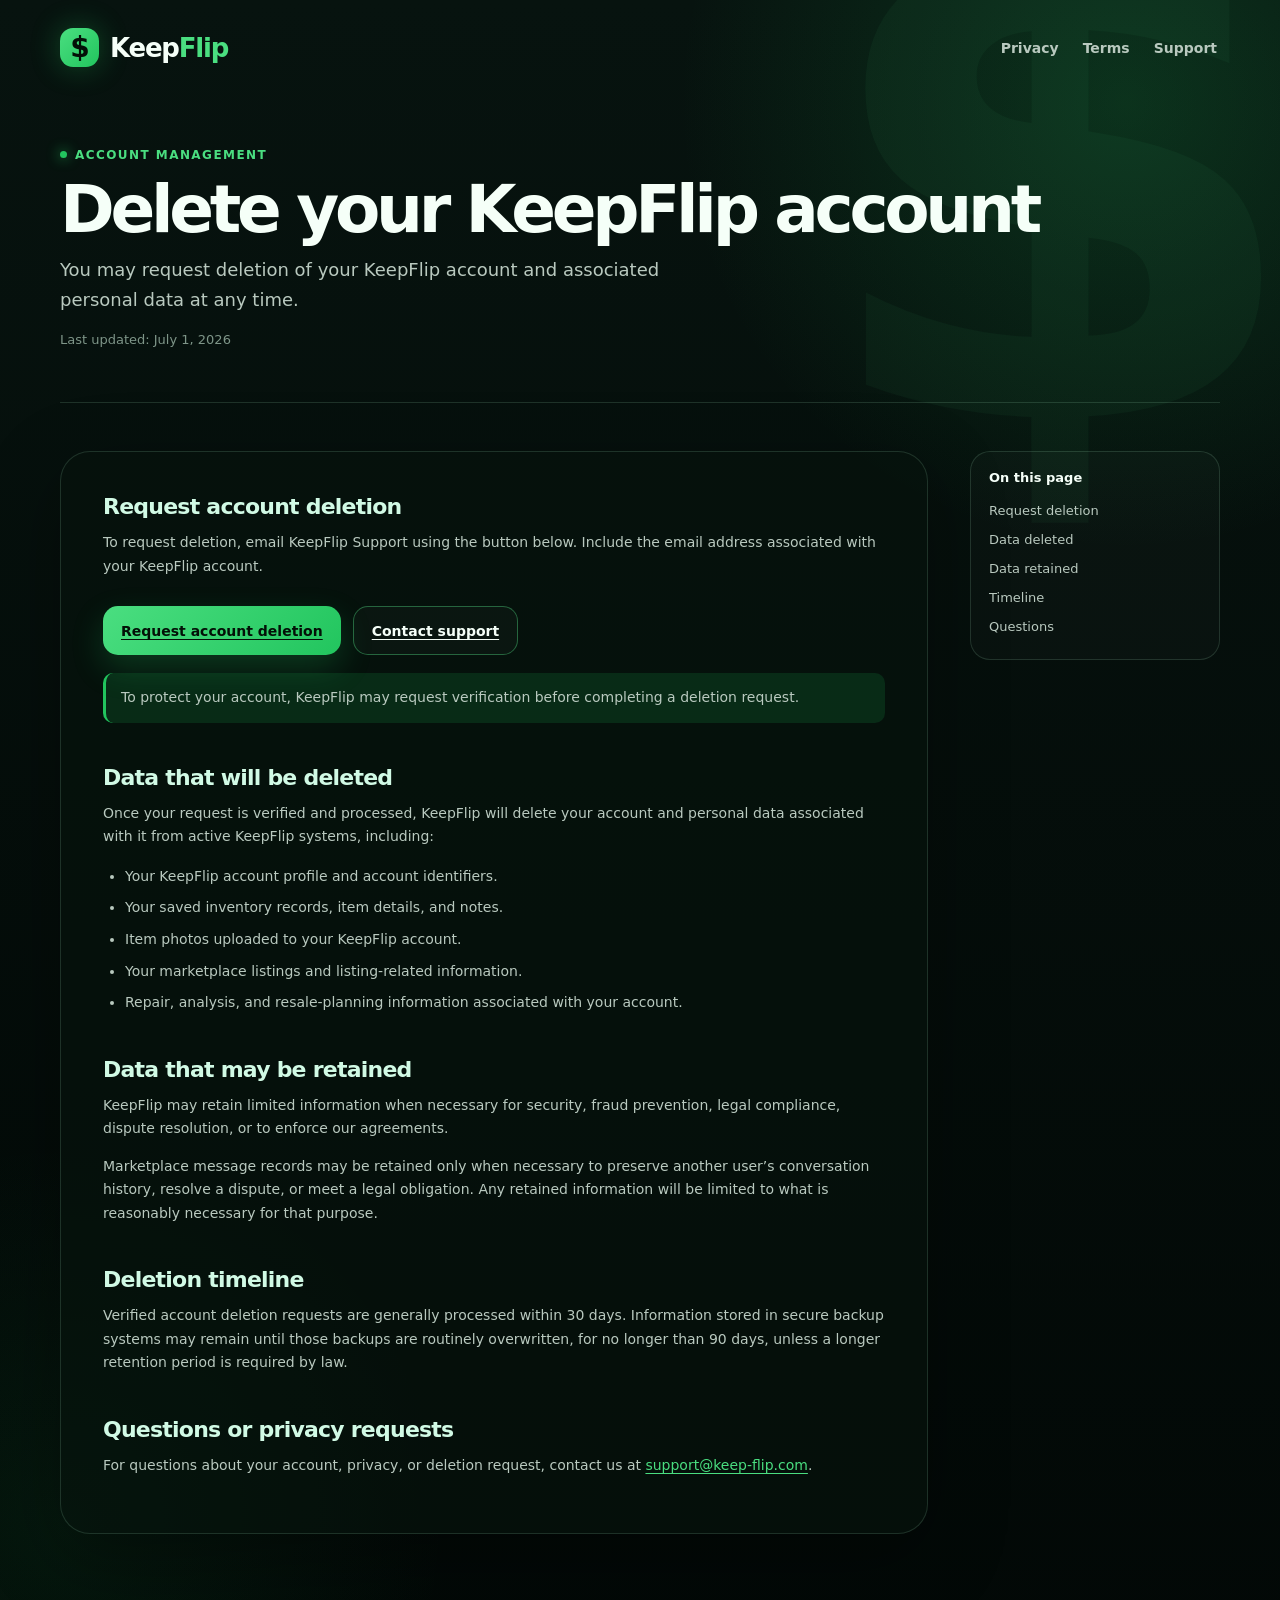
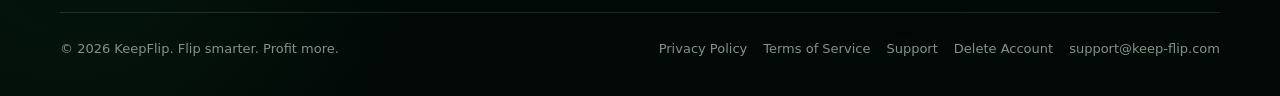
==== delete-account/index.html @ 20e9ed5a "Add account deletion request page" ====
<!doctype html>
<html lang="en">
<head>
  <meta charset="utf-8">
  <meta name="viewport" content="width=device-width, initial-scale=1">
  <meta name="theme-color" content="#06110d">
  <meta
    name="description"
    content="Request deletion of your KeepFlip account and associated personal data."
  >
  <link rel="canonical" href="https://keep-flip.com/delete-account/">
  <title>Delete Your Account — KeepFlip</title>
  <link rel="stylesheet" href="../styles.css">
</head>

<body>
  <div class="site-shell">
    <header class="container">
      <nav class="nav" aria-label="Primary navigation">
        <a class="brand" href="../index.html" aria-label="KeepFlip home">
          <span class="brand-mark">$</span>
          <span>Keep<span class="brand-accent">Flip</span></span>
        </a>

        <div class="nav-links">
          <a href="../privacy/">Privacy</a>
          <a href="../terms/">Terms</a>
          <a href="../support/">Support</a>
        </div>
      </nav>
    </header>

    <main>
      <section class="container legal-hero">
        <div class="eyebrow">Account management</div>
        <h1>Delete your KeepFlip account</h1>
        <p class="hero-copy">
          You may request deletion of your KeepFlip account and associated
          personal data at any time.
        </p>
        <p class="legal-meta">Last updated: July 1, 2026</p>
      </section>

      <section class="container legal-layout">
        <article class="legal-body">
          <h2 id="request">Request account deletion</h2>

          <p>
            To request deletion, email KeepFlip Support using the button below.
            Include the email address associated with your KeepFlip account.
          </p>

          <div class="hero-actions">
            <a
              class="button primary"
              href="mailto:support@keep-flip.com?subject=KeepFlip%20Account%20Deletion%20Request&body=Email%20address%20associated%20with%20my%20KeepFlip%20account%3A%0A%0A"
            >
              Request account deletion
            </a>

            <a class="button secondary" href="../support/">
              Contact support
            </a>
          </div>

          <p class="notice">
            To protect your account, KeepFlip may request verification before
            completing a deletion request.
          </p>

          <h2 id="deleted-data">Data that will be deleted</h2>

          <p>
            Once your request is verified and processed, KeepFlip will delete
            your account and personal data associated with it from active
            KeepFlip systems, including:
          </p>

          <ul>
            <li>Your KeepFlip account profile and account identifiers.</li>
            <li>Your saved inventory records, item details, and notes.</li>
            <li>Item photos uploaded to your KeepFlip account.</li>
            <li>Your marketplace listings and listing-related information.</li>
            <li>Repair, analysis, and resale-planning information associated with your account.</li>
          </ul>

          <h2 id="retention">Data that may be retained</h2>

          <p>
            KeepFlip may retain limited information when necessary for security,
            fraud prevention, legal compliance, dispute resolution, or to
            enforce our agreements.
          </p>

          <p>
            Marketplace message records may be retained only when necessary to
            preserve another user’s conversation history, resolve a dispute, or
            meet a legal obligation. Any retained information will be limited to
            what is reasonably necessary for that purpose.
          </p>

          <h2 id="timing">Deletion timeline</h2>

          <p>
            Verified account deletion requests are generally processed within
            30 days. Information stored in secure backup systems may remain
            until those backups are routinely overwritten, for no longer than
            90 days, unless a longer retention period is required by law.
          </p>

          <h2 id="questions">Questions or privacy requests</h2>

          <p>
            For questions about your account, privacy, or deletion request,
            contact us at
            <a href="mailto:support@keep-flip.com">support@keep-flip.com</a>.
          </p>
        </article>

        <aside class="legal-toc" aria-label="On this page">
          <strong>On this page</strong>
          <a href="#request">Request deletion</a>
          <a href="#deleted-data">Data deleted</a>
          <a href="#retention">Data retained</a>
          <a href="#timing">Timeline</a>
          <a href="#questions">Questions</a>
        </aside>
      </section>
    </main>

    <footer class="container footer">
      <div>© 2026 KeepFlip. Flip smarter. Profit more.</div>

      <div class="footer-links">
        <a href="../privacy/">Privacy Policy</a>
        <a href="../terms/">Terms of Service</a>
        <a href="../support/">Support</a>
        <a href="./">Delete Account</a>
        <a href="mailto:support@keep-flip.com">support@keep-flip.com</a>
      </div>
    </footer>
  </div>
</body>
</html>
---- styles.css ----
:root {
  --bg: #06110d;
  --bg-deep: #020806;
  --surface: #0b1d16;
  --surface-2: #10271d;
  --surface-3: #143525;
  --line: rgba(184, 255, 211, 0.14);
  --line-strong: rgba(93, 255, 151, 0.34);
  --text: #f5fff8;
  --text-soft: #b9c9bf;
  --text-muted: #7e9588;
  --green: #22c55e;
  --green-bright: #4ade80;
  --green-soft: rgba(34, 197, 94, 0.14);
  --mint: #d1fae5;
  --danger: #ff6b6b;
  --max: 1160px;
  --radius-xl: 30px;
  --radius-lg: 20px;
  --radius-md: 14px;
  --shadow: 0 24px 80px rgba(0, 0, 0, 0.32);
}

* { box-sizing: border-box; }
html { scroll-behavior: smooth; }
body {
  margin: 0;
  min-width: 320px;
  color: var(--text);
  background:
    radial-gradient(circle at 88% 6%, rgba(34,197,94,0.18), transparent 28rem),
    radial-gradient(circle at 5% 90%, rgba(34,197,94,0.08), transparent 24rem),
    linear-gradient(180deg, #07130f 0%, var(--bg-deep) 100%);
  font-family: Inter, ui-sans-serif, system-ui, -apple-system, BlinkMacSystemFont, "Segoe UI", sans-serif;
}

a { color: inherit; text-decoration: none; }
button, a { -webkit-tap-highlight-color: transparent; }

.site-shell {
  position: relative;
  overflow: hidden;
  min-height: 100vh;
}

.site-shell::before {
  content: "$";
  position: absolute;
  top: -120px;
  right: -30px;
  z-index: 0;
  color: rgba(74, 222, 128, 0.045);
  font-size: min(58vw, 720px);
  font-weight: 800;
  line-height: .8;
  pointer-events: none;
}

.container {
  position: relative;
  z-index: 1;
  width: min(calc(100% - 40px), var(--max));
  margin: 0 auto;
}

.nav {
  display: flex;
  align-items: center;
  justify-content: space-between;
  gap: 22px;
  padding: 28px 0;
}

.brand {
  display: inline-flex;
  align-items: center;
  gap: 11px;
  font-weight: 800;
  font-size: 26px;
  letter-spacing: -1.2px;
}

.brand-mark {
  display: inline-flex;
  align-items: center;
  justify-content: center;
  width: 39px;
  height: 39px;
  border-radius: 13px;
  color: #031007;
  background: linear-gradient(135deg, var(--green-bright), var(--green));
  box-shadow: 0 0 30px rgba(34, 197, 94, 0.32);
  font-size: 28px;
  font-weight: 900;
  line-height: 1;
}

.brand-accent { color: var(--green-bright); }

.nav-links {
  display: flex;
  align-items: center;
  gap: 18px;
  color: var(--text-soft);
  font-size: 14px;
  font-weight: 650;
}

.nav-links a {
  padding: 9px 3px;
  transition: color .2s ease;
}

.nav-links a:hover,
.nav-links a[aria-current="page"] { color: var(--green-bright); }

.hero {
  display: grid;
  grid-template-columns: 1.05fr .95fr;
  gap: 42px;
  align-items: center;
  padding: 66px 0 78px;
}

.eyebrow {
  display: inline-flex;
  align-items: center;
  gap: 8px;
  color: var(--green-bright);
  font-size: 12px;
  font-weight: 800;
  letter-spacing: .12em;
  text-transform: uppercase;
}

.eyebrow::before {
  content: "";
  width: 7px;
  height: 7px;
  border-radius: 999px;
  background: var(--green);
  box-shadow: 0 0 13px var(--green);
}

h1, h2, h3, p { margin-top: 0; }

.hero h1 {
  max-width: 760px;
  margin: 16px 0 18px;
  font-size: clamp(43px, 7vw, 78px);
  line-height: .96;
  letter-spacing: -0.07em;
}

.hero h1 .highlight {
  color: var(--green-bright);
  text-shadow: 0 0 24px rgba(74, 222, 128, 0.18);
}

.hero-copy {
  max-width: 600px;
  color: var(--text-soft);
  font-size: 18px;
  line-height: 1.65;
}

.hero-actions {
  display: flex;
  flex-wrap: wrap;
  gap: 12px;
  margin-top: 28px;
}

.button {
  display: inline-flex;
  align-items: center;
  justify-content: center;
  min-height: 49px;
  padding: 0 18px;
  border-radius: 15px;
  font-weight: 800;
  font-size: 14px;
  transition: transform .2s ease, background .2s ease, border-color .2s ease;
}

.button:hover { transform: translateY(-2px); }
.button.primary {
  color: #031007;
  background: linear-gradient(135deg, var(--green-bright), var(--green));
  box-shadow: 0 13px 32px rgba(34, 197, 94, .22);
}
.button.secondary {
  color: var(--text);
  border: 1px solid var(--line-strong);
  background: rgba(255,255,255,.025);
}

.dashboard-card {
  position: relative;
  overflow: hidden;
  padding: 25px;
  border: 1px solid var(--line-strong);
  border-radius: var(--radius-xl);
  background:
    linear-gradient(150deg, rgba(34,197,94,.22), transparent 44%),
    linear-gradient(135deg, #10271d, #08130f);
  box-shadow: var(--shadow);
}

.dashboard-card::after {
  content: "$";
  position: absolute;
  right: -10px;
  bottom: -76px;
  color: rgba(255,255,255,.045);
  font-size: 250px;
  font-weight: 900;
}

.dashboard-top,
.dashboard-row,
.badge,
.legal-card,
.footer,
.support-grid,
.stat-row { position: relative; z-index: 1; }

.dashboard-top {
  display: flex;
  align-items: center;
  justify-content: space-between;
  color: var(--text-soft);
  font-size: 13px;
  font-weight: 700;
}

.badge {
  display: inline-flex;
  align-items: center;
  gap: 7px;
  padding: 7px 10px;
  border-radius: 999px;
  color: var(--mint);
  background: rgba(34,197,94,.15);
  font-size: 11px;
  font-weight: 800;
}

.badge::before {
  content: "";
  width: 7px;
  height: 7px;
  border-radius: 50%;
  background: var(--green-bright);
  box-shadow: 0 0 12px var(--green);
}

.profit-label {
  margin: 29px 0 5px;
  color: var(--text-soft);
  font-size: 12px;
  font-weight: 700;
}

.profit-number {
  color: white;
  font-size: clamp(44px, 6vw, 67px);
  font-weight: 850;
  letter-spacing: -0.06em;
}

.profit-change {
  margin-top: 10px;
  color: var(--green-bright);
  font-size: 13px;
  font-weight: 800;
}

.sparkline {
  width: 100%;
  height: 72px;
  margin-top: 18px;
}

.dashboard-row {
  display: grid;
  grid-template-columns: repeat(3, 1fr);
  gap: 9px;
  margin-top: 18px;
}

.dashboard-stat {
  padding: 12px;
  border: 1px solid var(--line);
  border-radius: 14px;
  background: rgba(3, 13, 9, .28);
}

.dashboard-stat strong {
  display: block;
  color: var(--green-bright);
  font-size: 20px;
}

.dashboard-stat span {
  display: block;
  margin-top: 4px;
  color: var(--text-muted);
  font-size: 10px;
  line-height: 1.35;
}

.section {
  padding: 72px 0;
  border-top: 1px solid var(--line);
}

.section-title {
  max-width: 640px;
  margin-bottom: 32px;
  font-size: clamp(29px, 4vw, 48px);
  line-height: 1.05;
  letter-spacing: -0.05em;
}

.feature-grid,
.legal-grid,
.support-grid {
  display: grid;
  grid-template-columns: repeat(3, 1fr);
  gap: 16px;
}

.feature-card,
.legal-card,
.support-card {
  padding: 24px;
  border: 1px solid var(--line);
  border-radius: var(--radius-lg);
  background: linear-gradient(180deg, rgba(255,255,255,.035), rgba(255,255,255,.012));
}

.feature-icon {
  display: inline-flex;
  width: 44px;
  height: 44px;
  align-items: center;
  justify-content: center;
  border: 1px solid var(--line-strong);
  border-radius: 15px;
  color: var(--green-bright);
  background: var(--green-soft);
  font-size: 22px;
}

.feature-card h3,
.support-card h3 {
  margin: 18px 0 8px;
  font-size: 18px;
  letter-spacing: -0.03em;
}

.feature-card p,
.support-card p,
.legal-card p,
.legal-body p,
.legal-body li {
  color: var(--text-soft);
  font-size: 14px;
  line-height: 1.68;
}

.legal-hero {
  padding: 48px 0 42px;
  border-bottom: 1px solid var(--line);
}

.legal-hero h1 {
  margin: 15px 0 12px;
  font-size: clamp(38px, 6vw, 66px);
  letter-spacing: -0.065em;
  line-height: 1;
}

.legal-meta {
  color: var(--text-muted);
  font-size: 13px;
}

.legal-layout {
  display: grid;
  grid-template-columns: minmax(0, 1fr) 250px;
  align-items: start;
  gap: 42px;
  padding: 48px 0 78px;
}

.legal-body {
  min-width: 0;
  padding: clamp(22px, 4vw, 42px);
  border: 1px solid var(--line);
  border-radius: var(--radius-xl);
  background: rgba(7, 20, 14, .64);
  box-shadow: var(--shadow);
}

.legal-body h2 {
  margin: 42px 0 12px;
  color: var(--mint);
  font-size: 22px;
  letter-spacing: -0.035em;
}

.legal-body h2:first-child { margin-top: 0; }
.legal-body ul { padding-left: 22px; }
.legal-body li + li { margin-top: 8px; }
.legal-body a { color: var(--green-bright); text-decoration: underline; text-underline-offset: 3px; }

.legal-toc {
  position: sticky;
  top: 22px;
  padding: 18px;
  border: 1px solid var(--line);
  border-radius: var(--radius-lg);
  background: rgba(255,255,255,.018);
}

.legal-toc strong {
  display: block;
  margin-bottom: 11px;
  color: var(--text);
  font-size: 13px;
}

.legal-toc a {
  display: block;
  padding: 7px 0;
  color: var(--text-soft);
  font-size: 13px;
}

.legal-toc a:hover { color: var(--green-bright); }

.support-hero {
  padding: 48px 0 30px;
}

.support-hero h1 {
  max-width: 730px;
  margin: 15px 0 12px;
  font-size: clamp(40px, 6.8vw, 70px);
  line-height: .98;
  letter-spacing: -0.07em;
}

.support-card a {
  display: inline-flex;
  margin-top: 15px;
  color: var(--green-bright);
  font-size: 14px;
  font-weight: 800;
}

.faq {
  margin: 40px 0 78px;
}

.faq h2 {
  font-size: 30px;
  letter-spacing: -0.05em;
}

details {
  margin-top: 10px;
  padding: 18px 19px;
  border: 1px solid var(--line);
  border-radius: 16px;
  background: rgba(255,255,255,.018);
}

summary {
  cursor: pointer;
  color: var(--text);
  font-size: 15px;
  font-weight: 800;
}

details p {
  margin: 12px 0 0;
  color: var(--text-soft);
  font-size: 14px;
  line-height: 1.65;
}

.footer {
  display: flex;
  justify-content: space-between;
  gap: 24px;
  padding: 28px 0 40px;
  border-top: 1px solid var(--line);
  color: var(--text-muted);
  font-size: 13px;
}

.footer-links {
  display: flex;
  flex-wrap: wrap;
  gap: 16px;
}

.footer a:hover { color: var(--green-bright); }

.notice {
  margin: 18px 0 0;
  padding: 13px 15px;
  border-left: 3px solid var(--green);
  border-radius: 10px;
  color: var(--text-soft);
  background: var(--green-soft);
  font-size: 13px;
  line-height: 1.55;
}

@media (max-width: 800px) {
  .hero,
  .legal-layout { grid-template-columns: 1fr; }

  .feature-grid,
  .legal-grid,
  .support-grid { grid-template-columns: 1fr; }

  .legal-toc { display: none; }

  .hero { padding-top: 40px; }
}

@media (max-width: 560px) {
  .container { width: min(calc(100% - 28px), var(--max)); }
  .nav { padding: 18px 0; }
  .brand { font-size: 22px; }
  .brand-mark { width: 34px; height: 34px; border-radius: 11px; }
  .nav-links { gap: 10px; font-size: 12px; }
  .hero { gap: 28px; padding-bottom: 52px; }
  .dashboard-row { grid-template-columns: 1fr; }
  .footer { flex-direction: column; }
}
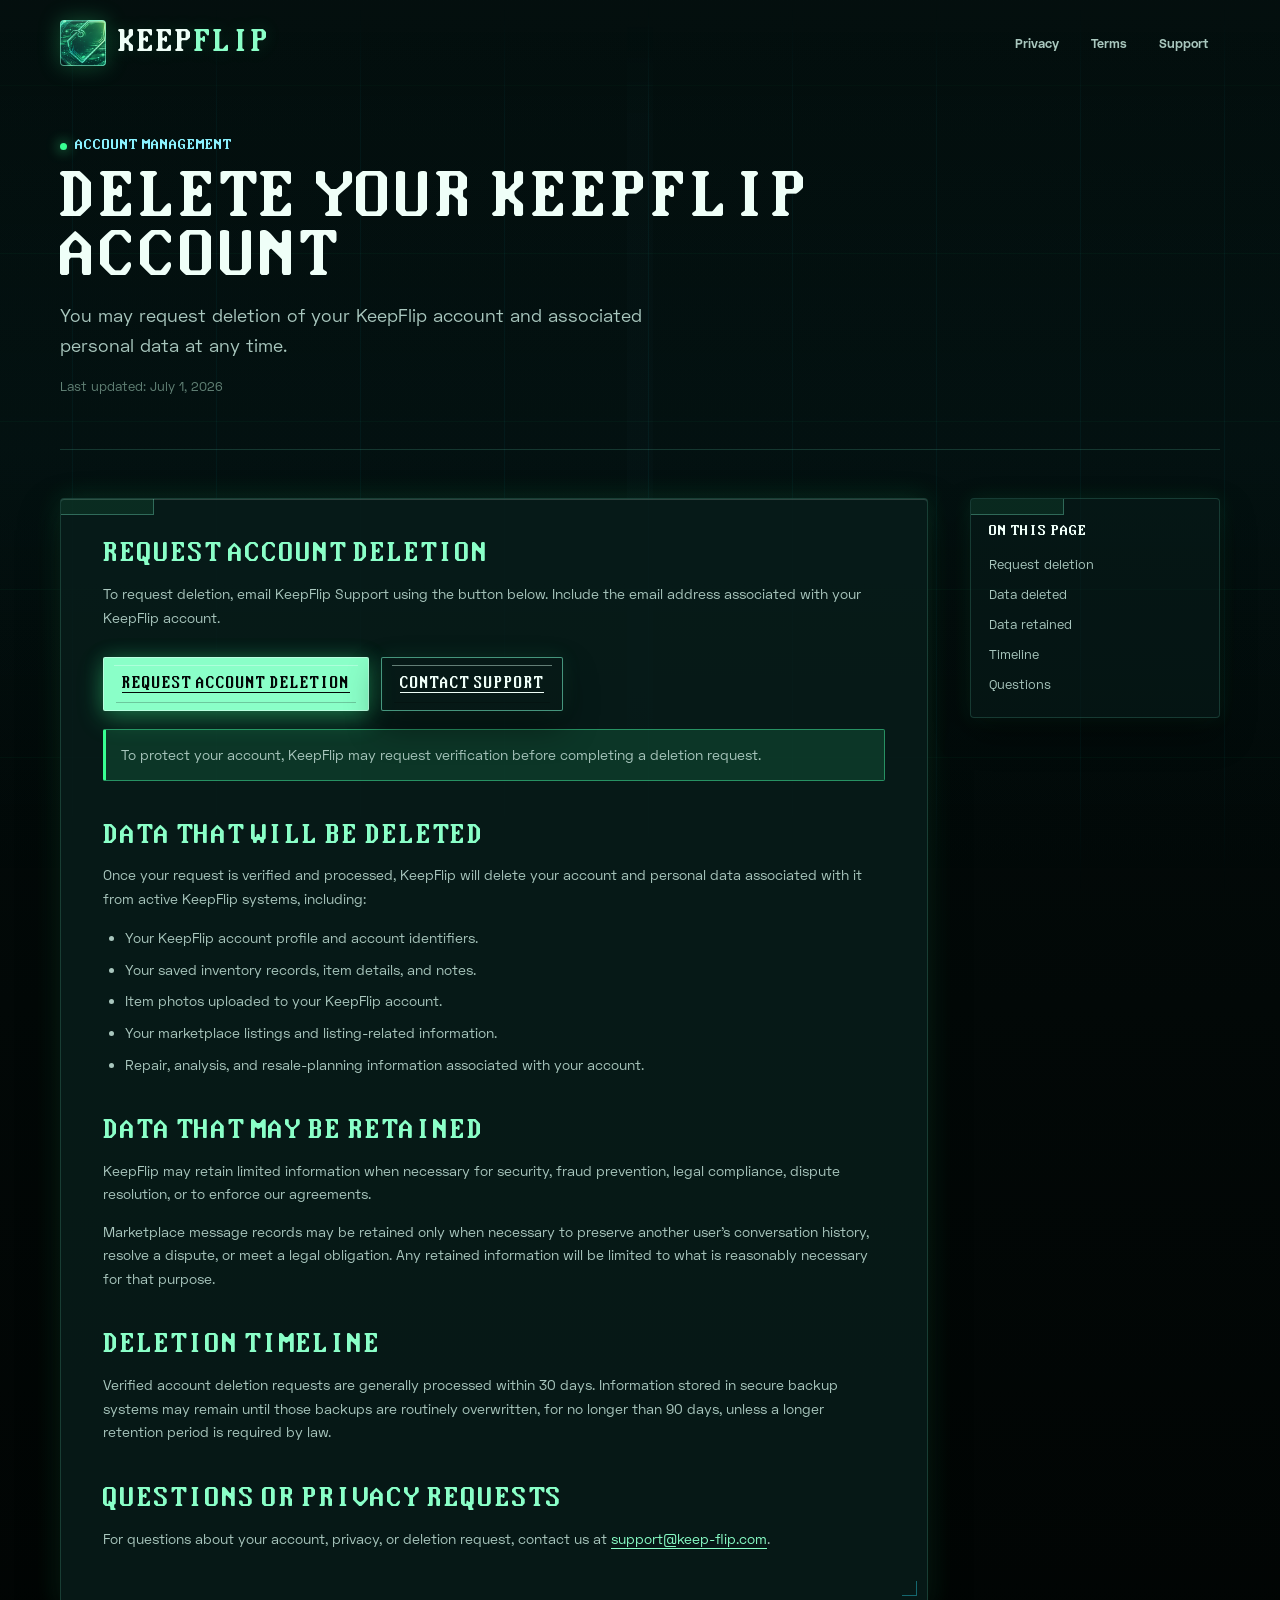
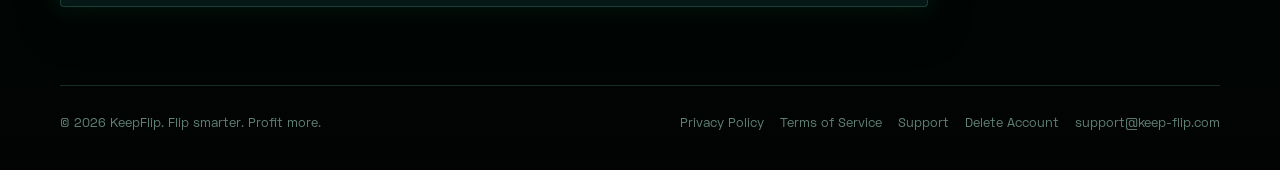
==== commit 670ec0b0: "update" ====
--- a/delete-account/index.html
+++ b/delete-account/index.html
@@ -3,7 +3,7 @@
 <head>
   <meta charset="utf-8">
   <meta name="viewport" content="width=device-width, initial-scale=1">
-  <meta name="theme-color" content="#06110d">
+  <meta name="theme-color" content="#020807">
   <meta
     name="description"
     content="Request deletion of your KeepFlip account and associated personal data."
@@ -18,7 +18,7 @@
     <header class="container">
       <nav class="nav" aria-label="Primary navigation">
         <a class="brand" href="../index.html" aria-label="KeepFlip home">
-          <span class="brand-mark">$</span>
+          <span class="brand-mark" aria-hidden="true"></span>
           <span>Keep<span class="brand-accent">Flip</span></span>
         </a>
 
--- a/styles.css
+++ b/styles.css
@@ -1,60 +1,160 @@
+@font-face {
+  font-display: swap;
+  font-family: "Space Grotesk";
+  font-style: normal;
+  font-weight: 400;
+  src: url("assets/fonts/SpaceGroteskRegular.otf") format("opentype");
+}
+
+@font-face {
+  font-display: swap;
+  font-family: "Space Grotesk";
+  font-style: normal;
+  font-weight: 800;
+  src: url("assets/fonts/SpaceGroteskBold.otf") format("opentype");
+}
+
+@font-face {
+  font-display: swap;
+  font-family: "Good Old DOS";
+  font-style: normal;
+  font-weight: 400;
+  src: url("assets/fonts/GoodOldDOSSmooth.ttf") format("truetype");
+}
 
 :root {
-  --bg: #06110d;
-  --bg-deep: #020806;
-  --surface: #0b1d16;
-  --surface-2: #10271d;
-  --surface-3: #143525;
-  --line: rgba(184, 255, 211, 0.14);
-  --line-strong: rgba(93, 255, 151, 0.34);
-  --text: #f5fff8;
-  --text-soft: #b9c9bf;
-  --text-muted: #7e9588;
-  --green: #22c55e;
-  --green-bright: #4ade80;
-  --green-soft: rgba(34, 197, 94, 0.14);
-  --mint: #d1fae5;
-  --danger: #ff6b6b;
+  --background: #020807;
+  --canvas: #04100f;
+  --canvas-raised: #071817;
+  --surface: #071513;
+  --surface-raised: #0b211f;
+  --surface-soft: #0e2d2a;
+  --surface-glass: rgba(9, 30, 28, 0.86);
+  --dark: #030b0a;
+  --line: rgba(117, 255, 211, 0.16);
+  --line-strong: rgba(74, 255, 172, 0.46);
+  --line-accent: rgba(41, 224, 255, 0.42);
+  --folder-line: rgba(137, 255, 220, 0.30);
+  --folder-soft: rgba(137, 255, 220, 0.12);
+  --glass-rim: rgba(127, 255, 213, 0.54);
+  --glass-highlight: rgba(218, 255, 241, 0.44);
+  --text: #effff8;
+  --text-soft: #a9c7be;
+  --text-muted: #628276;
+  --primary: #38ff92;
+  --primary-bright: #8affc8;
+  --primary-dark: #12d970;
+  --primary-soft: rgba(56, 255, 146, 0.13);
+  --accent: #2ae6ff;
+  --accent-bright: #8af2ff;
+  --accent-soft: rgba(42, 230, 255, 0.13);
+  --warning: #f6cf58;
+  --danger: #ff6674;
   --max: 1160px;
-  --radius-xl: 30px;
-  --radius-lg: 20px;
-  --radius-md: 14px;
-  --shadow: 0 24px 80px rgba(0, 0, 0, 0.32);
-}
-
-* { box-sizing: border-box; }
-html { scroll-behavior: smooth; }
+  --radius: 4px;
+  --radius-tight: 2px;
+  --shadow-card: 0 16px 34px rgba(0, 0, 0, 0.42), 0 0 20px rgba(56, 255, 146, 0.10);
+  --shadow-glass: 0 18px 42px rgba(0, 0, 0, 0.46), 0 0 28px rgba(56, 255, 146, 0.14), inset 0 1px 0 rgba(218, 255, 241, 0.18);
+  --shadow-cyan: 0 18px 42px rgba(0, 0, 0, 0.46), 0 0 26px rgba(42, 230, 255, 0.20), inset 0 1px 0 rgba(138, 242, 255, 0.20);
+}
+
+* {
+  box-sizing: border-box;
+}
+
+html {
+  background: var(--background);
+  scroll-behavior: smooth;
+}
+
 body {
   margin: 0;
   min-width: 320px;
   color: var(--text);
-  background:
-    radial-gradient(circle at 88% 6%, rgba(34,197,94,0.18), transparent 28rem),
-    radial-gradient(circle at 5% 90%, rgba(34,197,94,0.08), transparent 24rem),
-    linear-gradient(180deg, #07130f 0%, var(--bg-deep) 100%);
-  font-family: Inter, ui-sans-serif, system-ui, -apple-system, BlinkMacSystemFont, "Segoe UI", sans-serif;
-}
-
-a { color: inherit; text-decoration: none; }
-button, a { -webkit-tap-highlight-color: transparent; }
+  background: var(--background);
+  font-family: "Space Grotesk", Inter, ui-sans-serif, system-ui, -apple-system, BlinkMacSystemFont, "Segoe UI", sans-serif;
+}
+
+body::selection {
+  color: var(--background);
+  background: var(--primary-bright);
+}
+
+a {
+  color: inherit;
+  text-decoration: none;
+}
+
+button,
+a {
+  -webkit-tap-highlight-color: transparent;
+}
+
+h1,
+h2,
+h3,
+p {
+  margin-top: 0;
+}
 
 .site-shell {
   position: relative;
+  isolation: isolate;
   overflow: hidden;
   min-height: 100vh;
+  background:
+    linear-gradient(180deg, rgba(4, 16, 15, 0.94) 0%, rgba(2, 8, 7, 0.98) 58%, #010403 100%),
+    var(--background);
+}
+
+.site-shell::before,
+.site-shell::after {
+  content: "";
+  position: fixed;
+  inset: 0;
+  z-index: -2;
+  pointer-events: none;
 }
 
 .site-shell::before {
-  content: "$";
-  position: absolute;
-  top: -120px;
-  right: -30px;
-  z-index: 0;
-  color: rgba(74, 222, 128, 0.045);
-  font-size: min(58vw, 720px);
-  font-weight: 800;
-  line-height: .8;
-  pointer-events: none;
+  opacity: 0.28;
+  background-image:
+    linear-gradient(90deg, transparent 0 72px, rgba(42, 230, 255, 0.16) 72px 73px, transparent 73px 100%),
+    linear-gradient(0deg, transparent 0 82px, rgba(56, 255, 146, 0.13) 82px 83px, transparent 83px 100%),
+    linear-gradient(90deg, transparent 0 49%, rgba(138, 242, 255, 0.06) 49% 51%, transparent 51% 100%);
+  background-size: 144px 144px, 168px 168px, 100% 100%;
+  mask-image: linear-gradient(180deg, transparent 0%, #000 13%, #000 84%, transparent 100%);
+}
+
+.site-shell::after {
+  z-index: -1;
+  opacity: 0.54;
+  background:
+    linear-gradient(90deg, transparent 0%, rgba(42, 230, 255, 0.04) 24%, rgba(138, 242, 255, 0.56) 50%, rgba(56, 255, 146, 0.18) 64%, transparent 100%),
+    linear-gradient(90deg, transparent 0%, rgba(56, 255, 146, 0.04) 22%, rgba(56, 255, 146, 0.44) 50%, rgba(42, 230, 255, 0.18) 66%, transparent 100%),
+    linear-gradient(180deg, transparent, rgba(42, 230, 255, 0.05), transparent);
+  background-position: -560px 20%, -760px 72%, center;
+  background-repeat: no-repeat;
+  background-size: 560px 2px, 760px 1px, 100% 100%;
+  animation: circuit-sweep 9s linear infinite;
+}
+
+@keyframes circuit-sweep {
+  0% {
+    background-position: -560px 20%, -760px 72%, center;
+  }
+
+  52% {
+    background-position: 100vw 20%, -760px 72%, center;
+  }
+
+  53% {
+    background-position: -560px 20%, -760px 72%, center;
+  }
+
+  100% {
+    background-position: -560px 20%, 100vw 72%, center;
+  }
 }
 
 .container {
@@ -69,68 +169,84 @@
   align-items: center;
   justify-content: space-between;
   gap: 22px;
-  padding: 28px 0;
+  padding: 20px 0;
 }
 
 .brand {
   display: inline-flex;
   align-items: center;
-  gap: 11px;
-  font-weight: 800;
-  font-size: 26px;
-  letter-spacing: -1.2px;
+  gap: 12px;
+  color: var(--text);
+  font-family: "Good Old DOS", "Space Grotesk", sans-serif;
+  font-size: 28px;
+  line-height: 1;
+  letter-spacing: 0;
+  text-transform: uppercase;
+  text-shadow: 0 0 18px rgba(56, 255, 146, 0.16);
 }
 
 .brand-mark {
   display: inline-flex;
-  align-items: center;
-  justify-content: center;
-  width: 39px;
-  height: 39px;
-  border-radius: 13px;
-  color: #031007;
-  background: linear-gradient(135deg, var(--green-bright), var(--green));
-  box-shadow: 0 0 30px rgba(34, 197, 94, 0.32);
-  font-size: 28px;
-  font-weight: 900;
-  line-height: 1;
-}
-
-.brand-accent { color: var(--green-bright); }
+  width: 46px;
+  height: 46px;
+  flex: 0 0 46px;
+  overflow: hidden;
+  border: 1px solid var(--glass-rim);
+  border-radius: var(--radius);
+  color: transparent;
+  background:
+    linear-gradient(180deg, rgba(138, 255, 200, 0.16), rgba(42, 230, 255, 0.06)),
+    url("assets/images/keepflip-core.png") center / 190% auto no-repeat;
+  box-shadow: 0 0 22px rgba(56, 255, 146, 0.26), inset 0 1px 0 rgba(218, 255, 241, 0.18);
+  font-size: 0;
+}
+
+.brand-accent {
+  color: var(--primary-bright);
+}
 
 .nav-links {
   display: flex;
   align-items: center;
-  gap: 18px;
+  gap: 8px;
   color: var(--text-soft);
-  font-size: 14px;
-  font-weight: 650;
+  font-size: 13px;
+  font-weight: 800;
 }
 
 .nav-links a {
-  padding: 9px 3px;
-  transition: color .2s ease;
+  min-height: 38px;
+  padding: 10px 11px 8px;
+  border: 1px solid transparent;
+  border-radius: var(--radius-tight);
+  transition: color 0.18s ease, border-color 0.18s ease, background 0.18s ease;
 }
 
 .nav-links a:hover,
-.nav-links a[aria-current="page"] { color: var(--green-bright); }
+.nav-links a[aria-current="page"] {
+  color: var(--primary-bright);
+  border-color: var(--line);
+  background: rgba(8, 28, 26, 0.34);
+}
 
 .hero {
   display: grid;
-  grid-template-columns: 1.05fr .95fr;
-  gap: 42px;
+  grid-template-columns: minmax(0, 1fr) minmax(330px, 430px);
+  gap: 54px;
   align-items: center;
-  padding: 66px 0 78px;
+  min-height: calc(100vh - 124px);
+  padding: 34px 0 72px;
 }
 
 .eyebrow {
   display: inline-flex;
   align-items: center;
   gap: 8px;
-  color: var(--green-bright);
-  font-size: 12px;
-  font-weight: 800;
-  letter-spacing: .12em;
+  color: var(--accent-bright);
+  font-family: "Good Old DOS", "Space Grotesk", sans-serif;
+  font-size: 13px;
+  line-height: 1.4;
+  letter-spacing: 0;
   text-transform: uppercase;
 }
 
@@ -138,28 +254,36 @@
   content: "";
   width: 7px;
   height: 7px;
-  border-radius: 999px;
-  background: var(--green);
-  box-shadow: 0 0 13px var(--green);
-}
-
-h1, h2, h3, p { margin-top: 0; }
+  border-radius: 50%;
+  background: var(--primary);
+  box-shadow: 0 0 13px var(--primary);
+}
+
+.hero h1,
+.legal-hero h1,
+.support-hero h1,
+.not-found-title {
+  color: var(--text);
+  font-family: "Good Old DOS", "Space Grotesk", sans-serif;
+  font-weight: 400;
+  letter-spacing: 0;
+  text-transform: uppercase;
+}
 
 .hero h1 {
-  max-width: 760px;
-  margin: 16px 0 18px;
-  font-size: clamp(43px, 7vw, 78px);
-  line-height: .96;
-  letter-spacing: -0.07em;
+  max-width: 780px;
+  margin: 18px 0 18px;
+  font-size: 76px;
+  line-height: 0.98;
 }
 
 .hero h1 .highlight {
-  color: var(--green-bright);
-  text-shadow: 0 0 24px rgba(74, 222, 128, 0.18);
+  color: var(--primary-bright);
+  text-shadow: 0 0 24px rgba(56, 255, 146, 0.26);
 }
 
 .hero-copy {
-  max-width: 600px;
+  max-width: 620px;
   color: var(--text-soft);
   font-size: 18px;
   line-height: 1.65;
@@ -173,78 +297,132 @@
 }
 
 .button {
+  position: relative;
   display: inline-flex;
   align-items: center;
   justify-content: center;
-  min-height: 49px;
+  min-height: 54px;
+  overflow: hidden;
   padding: 0 18px;
-  border-radius: 15px;
-  font-weight: 800;
+  border: 1px solid var(--glass-rim);
+  border-radius: var(--radius-tight);
+  font-family: "Good Old DOS", "Space Grotesk", sans-serif;
   font-size: 14px;
-  transition: transform .2s ease, background .2s ease, border-color .2s ease;
-}
-
-.button:hover { transform: translateY(-2px); }
+  letter-spacing: 0;
+  line-height: 1;
+  text-transform: uppercase;
+  transition: transform 0.18s ease, border-color 0.18s ease, background 0.18s ease, box-shadow 0.18s ease;
+}
+
+.button::before,
+.button::after {
+  content: "";
+  position: absolute;
+  pointer-events: none;
+}
+
+.button::before {
+  top: 7px;
+  left: 10px;
+  right: 10px;
+  height: 1px;
+  background: var(--glass-highlight);
+}
+
+.button::after {
+  right: 12px;
+  bottom: 7px;
+  left: 12px;
+  height: 1px;
+  background: rgba(2, 8, 7, 0.22);
+}
+
+.button:hover {
+  transform: translateY(-2px);
+}
+
 .button.primary {
-  color: #031007;
-  background: linear-gradient(135deg, var(--green-bright), var(--green));
-  box-shadow: 0 13px 32px rgba(34, 197, 94, .22);
-}
+  color: var(--background);
+  border-color: rgba(218, 255, 241, 0.58);
+  background: var(--primary-bright);
+  box-shadow: 0 8px 26px rgba(56, 255, 146, 0.28), 0 0 20px rgba(56, 255, 146, 0.18);
+}
+
 .button.secondary {
   color: var(--text);
-  border: 1px solid var(--line-strong);
-  background: rgba(255,255,255,.025);
+  background: rgba(8, 28, 26, 0.42);
+  box-shadow: var(--shadow-card);
 }
 
 .dashboard-card {
   position: relative;
   overflow: hidden;
-  padding: 25px;
+  padding: 26px;
   border: 1px solid var(--line-strong);
-  border-radius: var(--radius-xl);
-  background:
-    linear-gradient(150deg, rgba(34,197,94,.22), transparent 44%),
-    linear-gradient(135deg, #10271d, #08130f);
-  box-shadow: var(--shadow);
-}
-
+  border-radius: var(--radius);
+  background: rgba(7, 28, 26, 0.86);
+  box-shadow: var(--shadow-glass);
+}
+
+.dashboard-card::before,
 .dashboard-card::after {
-  content: "$";
+  content: "";
   position: absolute;
-  right: -10px;
-  bottom: -76px;
-  color: rgba(255,255,255,.045);
-  font-size: 250px;
-  font-weight: 900;
+  pointer-events: none;
+}
+
+.dashboard-card::before {
+  top: 0;
+  left: 0;
+  width: 116px;
+  height: 17px;
+  border-right: 1px solid var(--folder-line);
+  border-bottom: 1px solid var(--folder-line);
+  background: rgba(56, 255, 146, 0.08);
+}
+
+.dashboard-card::after {
+  inset: 0;
+  background-image:
+    linear-gradient(90deg, transparent 0 70%, rgba(42, 230, 255, 0.22) 70% 71%, transparent 71%),
+    linear-gradient(0deg, transparent 0 78%, rgba(56, 255, 146, 0.18) 78% 79%, transparent 79%);
+  background-size: 86px 86px, 112px 112px;
+  opacity: 0.18;
 }
 
 .dashboard-top,
 .dashboard-row,
 .badge,
-.legal-card,
-.footer,
-.support-grid,
-.stat-row { position: relative; z-index: 1; }
+.profit-label,
+.profit-number,
+.profit-change,
+.sparkline {
+  position: relative;
+  z-index: 1;
+}
 
 .dashboard-top {
   display: flex;
   align-items: center;
   justify-content: space-between;
+  gap: 12px;
   color: var(--text-soft);
+  font-family: "Good Old DOS", "Space Grotesk", sans-serif;
   font-size: 13px;
-  font-weight: 700;
+  line-height: 1.2;
+  text-transform: uppercase;
 }
 
 .badge {
   display: inline-flex;
   align-items: center;
   gap: 7px;
-  padding: 7px 10px;
-  border-radius: 999px;
-  color: var(--mint);
-  background: rgba(34,197,94,.15);
-  font-size: 11px;
-  font-weight: 800;
+  padding: 8px 10px 7px;
+  border: 1px solid var(--line);
+  border-radius: var(--radius-tight);
+  color: var(--primary-bright);
+  background: var(--primary-soft);
+  white-space: nowrap;
 }
 
 .badge::before {
@@ -252,62 +430,69 @@
   width: 7px;
   height: 7px;
   border-radius: 50%;
-  background: var(--green-bright);
-  box-shadow: 0 0 12px var(--green);
+  background: var(--primary);
+  box-shadow: 0 0 12px var(--primary);
 }
 
 .profit-label {
-  margin: 29px 0 5px;
-  color: var(--text-soft);
-  font-size: 12px;
-  font-weight: 700;
+  margin: 32px 0 8px;
+  color: var(--text-muted);
+  font-family: "Good Old DOS", "Space Grotesk", sans-serif;
+  font-size: 13px;
+  text-transform: uppercase;
 }
 
 .profit-number {
-  color: white;
-  font-size: clamp(44px, 6vw, 67px);
-  font-weight: 850;
-  letter-spacing: -0.06em;
+  color: var(--text);
+  font-family: "Good Old DOS", "Space Grotesk", sans-serif;
+  font-size: 64px;
+  line-height: 1;
+  text-shadow: 0 0 24px rgba(56, 255, 146, 0.14);
 }
 
 .profit-change {
-  margin-top: 10px;
-  color: var(--green-bright);
-  font-size: 13px;
-  font-weight: 800;
+  margin-top: 12px;
+  color: var(--primary-bright);
+  font-family: "Good Old DOS", "Space Grotesk", sans-serif;
+  font-size: 14px;
+  text-transform: uppercase;
 }
 
 .sparkline {
   width: 100%;
-  height: 72px;
-  margin-top: 18px;
+  height: 82px;
+  margin-top: 22px;
 }
 
 .dashboard-row {
   display: grid;
-  grid-template-columns: repeat(3, 1fr);
-  gap: 9px;
+  grid-template-columns: repeat(3, minmax(0, 1fr));
+  gap: 10px;
   margin-top: 18px;
 }
 
 .dashboard-stat {
-  padding: 12px;
+  min-height: 82px;
+  padding: 13px 12px;
   border: 1px solid var(--line);
-  border-radius: 14px;
-  background: rgba(3, 13, 9, .28);
+  border-radius: var(--radius-tight);
+  background: rgba(3, 11, 10, 0.48);
 }
 
 .dashboard-stat strong {
   display: block;
-  color: var(--green-bright);
-  font-size: 20px;
+  color: var(--accent-bright);
+  font-family: "Good Old DOS", "Space Grotesk", sans-serif;
+  font-size: 24px;
+  font-weight: 400;
+  line-height: 1;
 }
 
 .dashboard-stat span {
   display: block;
-  margin-top: 4px;
+  margin-top: 8px;
   color: var(--text-muted);
-  font-size: 10px;
+  font-size: 11px;
   line-height: 1.35;
 }
 
@@ -317,48 +502,106 @@
 }
 
 .section-title {
-  max-width: 640px;
+  max-width: 680px;
   margin-bottom: 32px;
-  font-size: clamp(29px, 4vw, 48px);
-  line-height: 1.05;
-  letter-spacing: -0.05em;
+  color: var(--text);
+  font-family: "Good Old DOS", "Space Grotesk", sans-serif;
+  font-size: 44px;
+  font-weight: 400;
+  line-height: 1.08;
+  letter-spacing: 0;
+  text-transform: uppercase;
 }
 
 .feature-grid,
 .legal-grid,
 .support-grid {
   display: grid;
-  grid-template-columns: repeat(3, 1fr);
+  grid-template-columns: repeat(3, minmax(0, 1fr));
   gap: 16px;
+}
+
+.feature-card,
+.legal-card,
+.support-card,
+.legal-body,
+.legal-toc,
+details {
+  position: relative;
+  overflow: hidden;
+  border: 1px solid var(--line);
+  border-radius: var(--radius);
+  background: rgba(7, 28, 26, 0.82);
+  box-shadow: var(--shadow-card);
+}
+
+.feature-card::before,
+.legal-card::before,
+.support-card::before,
+.legal-body::before,
+.legal-toc::before,
+details::before {
+  content: "";
+  position: absolute;
+  top: 0;
+  left: 0;
+  width: 92px;
+  height: 15px;
+  border-right: 1px solid var(--folder-line);
+  border-bottom: 1px solid var(--folder-line);
+  background: rgba(56, 255, 146, 0.08);
+  pointer-events: none;
+}
+
+.feature-card::after,
+.legal-card::after,
+.support-card::after,
+.legal-body::after,
+details::after {
+  content: "";
+  position: absolute;
+  right: 10px;
+  bottom: 10px;
+  width: 14px;
+  height: 14px;
+  border-right: 1px solid rgba(42, 230, 255, 0.38);
+  border-bottom: 1px solid rgba(42, 230, 255, 0.38);
+  pointer-events: none;
 }
 
 .feature-card,
 .legal-card,
 .support-card {
-  padding: 24px;
-  border: 1px solid var(--line);
-  border-radius: var(--radius-lg);
-  background: linear-gradient(180deg, rgba(255,255,255,.035), rgba(255,255,255,.012));
+  min-height: 224px;
+  padding: 26px 22px 22px;
 }
 
 .feature-icon {
   display: inline-flex;
-  width: 44px;
-  height: 44px;
+  width: 46px;
+  height: 46px;
   align-items: center;
   justify-content: center;
   border: 1px solid var(--line-strong);
-  border-radius: 15px;
-  color: var(--green-bright);
-  background: var(--green-soft);
-  font-size: 22px;
+  border-radius: var(--radius-tight);
+  color: var(--primary-bright);
+  background: var(--primary-soft);
+  box-shadow: inset 0 0 18px rgba(56, 255, 146, 0.12);
+  font-family: "Good Old DOS", "Space Grotesk", sans-serif;
+  font-size: 20px;
 }
 
 .feature-card h3,
-.support-card h3 {
+.support-card h3,
+.legal-card h3 {
   margin: 18px 0 8px;
-  font-size: 18px;
-  letter-spacing: -0.03em;
+  color: var(--text);
+  font-family: "Good Old DOS", "Space Grotesk", sans-serif;
+  font-size: 20px;
+  font-weight: 400;
+  line-height: 1.15;
+  letter-spacing: 0;
+  text-transform: uppercase;
 }
 
 .feature-card p,
@@ -371,16 +614,21 @@
   line-height: 1.68;
 }
 
+.legal-card .button {
+  margin-top: 12px;
+}
+
 .legal-hero {
   padding: 48px 0 42px;
   border-bottom: 1px solid var(--line);
 }
 
-.legal-hero h1 {
+.legal-hero h1,
+.support-hero h1 {
+  max-width: 760px;
   margin: 15px 0 12px;
-  font-size: clamp(38px, 6vw, 66px);
-  letter-spacing: -0.065em;
-  line-height: 1;
+  font-size: 58px;
+  line-height: 1.02;
 }
 
 .legal-meta {
@@ -398,39 +646,57 @@
 
 .legal-body {
   min-width: 0;
-  padding: clamp(22px, 4vw, 42px);
-  border: 1px solid var(--line);
-  border-radius: var(--radius-xl);
-  background: rgba(7, 20, 14, .64);
-  box-shadow: var(--shadow);
+  padding: 42px;
+  background: rgba(7, 28, 26, 0.86);
+  box-shadow: var(--shadow-glass);
 }
 
 .legal-body h2 {
   margin: 42px 0 12px;
-  color: var(--mint);
-  font-size: 22px;
-  letter-spacing: -0.035em;
-}
-
-.legal-body h2:first-child { margin-top: 0; }
-.legal-body ul { padding-left: 22px; }
-.legal-body li + li { margin-top: 8px; }
-.legal-body a { color: var(--green-bright); text-decoration: underline; text-underline-offset: 3px; }
+  color: var(--primary-bright);
+  font-family: "Good Old DOS", "Space Grotesk", sans-serif;
+  font-size: 24px;
+  font-weight: 400;
+  letter-spacing: 0;
+  line-height: 1.2;
+  text-transform: uppercase;
+}
+
+.legal-body h2:first-child {
+  margin-top: 0;
+}
+
+.legal-body ul {
+  padding-left: 22px;
+}
+
+.legal-body li + li {
+  margin-top: 8px;
+}
+
+.legal-body a,
+.support-card a {
+  color: var(--primary-bright);
+  text-decoration: underline;
+  text-decoration-thickness: 1px;
+  text-underline-offset: 4px;
+}
 
 .legal-toc {
   position: sticky;
   top: 22px;
-  padding: 18px;
-  border: 1px solid var(--line);
-  border-radius: var(--radius-lg);
-  background: rgba(255,255,255,.018);
+  padding: 26px 18px 18px;
+  background: rgba(8, 28, 26, 0.58);
 }
 
 .legal-toc strong {
   display: block;
   margin-bottom: 11px;
   color: var(--text);
+  font-family: "Good Old DOS", "Space Grotesk", sans-serif;
   font-size: 13px;
+  font-weight: 400;
+  text-transform: uppercase;
 }
 
 .legal-toc a {
@@ -440,24 +706,17 @@
   font-size: 13px;
 }
 
-.legal-toc a:hover { color: var(--green-bright); }
+.legal-toc a:hover {
+  color: var(--primary-bright);
+}
 
 .support-hero {
   padding: 48px 0 30px;
-}
-
-.support-hero h1 {
-  max-width: 730px;
-  margin: 15px 0 12px;
-  font-size: clamp(40px, 6.8vw, 70px);
-  line-height: .98;
-  letter-spacing: -0.07em;
 }
 
 .support-card a {
   display: inline-flex;
   margin-top: 15px;
-  color: var(--green-bright);
   font-size: 14px;
   font-weight: 800;
 }
@@ -467,23 +726,27 @@
 }
 
 .faq h2 {
-  font-size: 30px;
-  letter-spacing: -0.05em;
+  color: var(--text);
+  font-family: "Good Old DOS", "Space Grotesk", sans-serif;
+  font-size: 32px;
+  font-weight: 400;
+  letter-spacing: 0;
+  text-transform: uppercase;
 }
 
 details {
   margin-top: 10px;
-  padding: 18px 19px;
-  border: 1px solid var(--line);
-  border-radius: 16px;
-  background: rgba(255,255,255,.018);
+  padding: 22px 19px 18px;
+  background: rgba(8, 28, 26, 0.5);
 }
 
 summary {
   cursor: pointer;
   color: var(--text);
-  font-size: 15px;
-  font-weight: 800;
+  font-family: "Good Old DOS", "Space Grotesk", sans-serif;
+  font-size: 16px;
+  letter-spacing: 0;
+  text-transform: uppercase;
 }
 
 details p {
@@ -491,6 +754,29 @@
   color: var(--text-soft);
   font-size: 14px;
   line-height: 1.65;
+}
+
+.notice {
+  margin: 18px 0 0;
+  padding: 13px 15px;
+  border: 1px solid var(--line-strong);
+  border-left: 3px solid var(--primary);
+  border-radius: var(--radius-tight);
+  color: var(--text-soft);
+  background: var(--primary-soft);
+  font-size: 13px;
+  line-height: 1.55;
+}
+
+.not-found {
+  padding: 88px 0 160px;
+}
+
+.not-found-title {
+  max-width: 720px;
+  margin: 16px 0;
+  font-size: 76px;
+  line-height: 0.98;
 }
 
 .footer {
@@ -509,39 +795,130 @@
   gap: 16px;
 }
 
-.footer a:hover { color: var(--green-bright); }
-
-.notice {
-  margin: 18px 0 0;
-  padding: 13px 15px;
-  border-left: 3px solid var(--green);
-  border-radius: 10px;
-  color: var(--text-soft);
-  background: var(--green-soft);
-  font-size: 13px;
-  line-height: 1.55;
-}
-
-@media (max-width: 800px) {
+.footer a:hover {
+  color: var(--primary-bright);
+}
+
+@media (prefers-reduced-motion: reduce) {
+  *,
+  *::before,
+  *::after {
+    scroll-behavior: auto !important;
+    animation-duration: 0.01ms !important;
+    animation-iteration-count: 1 !important;
+    transition-duration: 0.01ms !important;
+  }
+}
+
+@media (max-width: 980px) {
   .hero,
-  .legal-layout { grid-template-columns: 1fr; }
+  .legal-layout {
+    grid-template-columns: 1fr;
+  }
+
+  .hero {
+    min-height: 0;
+    padding-top: 40px;
+  }
+
+  .hero h1,
+  .legal-hero h1,
+  .support-hero h1,
+  .not-found-title {
+    font-size: 58px;
+  }
 
   .feature-grid,
   .legal-grid,
-  .support-grid { grid-template-columns: 1fr; }
-
-  .legal-toc { display: none; }
-
-  .hero { padding-top: 40px; }
-}
-
-@media (max-width: 560px) {
-  .container { width: min(calc(100% - 28px), var(--max)); }
-  .nav { padding: 18px 0; }
-  .brand { font-size: 22px; }
-  .brand-mark { width: 34px; height: 34px; border-radius: 11px; }
-  .nav-links { gap: 10px; font-size: 12px; }
-  .hero { gap: 28px; padding-bottom: 52px; }
-  .dashboard-row { grid-template-columns: 1fr; }
-  .footer { flex-direction: column; }
-}
+  .support-grid {
+    grid-template-columns: 1fr;
+  }
+
+  .legal-toc {
+    display: none;
+  }
+}
+
+@media (max-width: 640px) {
+  .container {
+    width: min(calc(100% - 28px), var(--max));
+  }
+
+  .nav {
+    align-items: flex-start;
+    flex-direction: column;
+    gap: 14px;
+    padding: 18px 0;
+  }
+
+  .brand {
+    font-size: 24px;
+  }
+
+  .brand-mark {
+    width: 40px;
+    height: 40px;
+    flex-basis: 40px;
+  }
+
+  .nav-links {
+    width: 100%;
+    justify-content: space-between;
+    gap: 4px;
+    font-size: 12px;
+  }
+
+  .nav-links a {
+    padding-inline: 8px;
+  }
+
+  .hero {
+    gap: 28px;
+    padding-bottom: 52px;
+  }
+
+  .hero h1,
+  .legal-hero h1,
+  .support-hero h1,
+  .not-found-title {
+    font-size: 40px;
+    line-height: 1.04;
+  }
+
+  .hero-copy {
+    font-size: 16px;
+  }
+
+  .hero-actions,
+  .button {
+    width: 100%;
+  }
+
+  .section {
+    padding: 54px 0;
+  }
+
+  .dashboard-card {
+    padding: 24px 18px 18px;
+  }
+
+  .dashboard-row {
+    grid-template-columns: 1fr;
+  }
+
+  .profit-number {
+    font-size: 48px;
+  }
+
+  .section-title {
+    font-size: 30px;
+  }
+
+  .legal-body {
+    padding: 34px 22px 24px;
+  }
+
+  .footer {
+    flex-direction: column;
+  }
+}
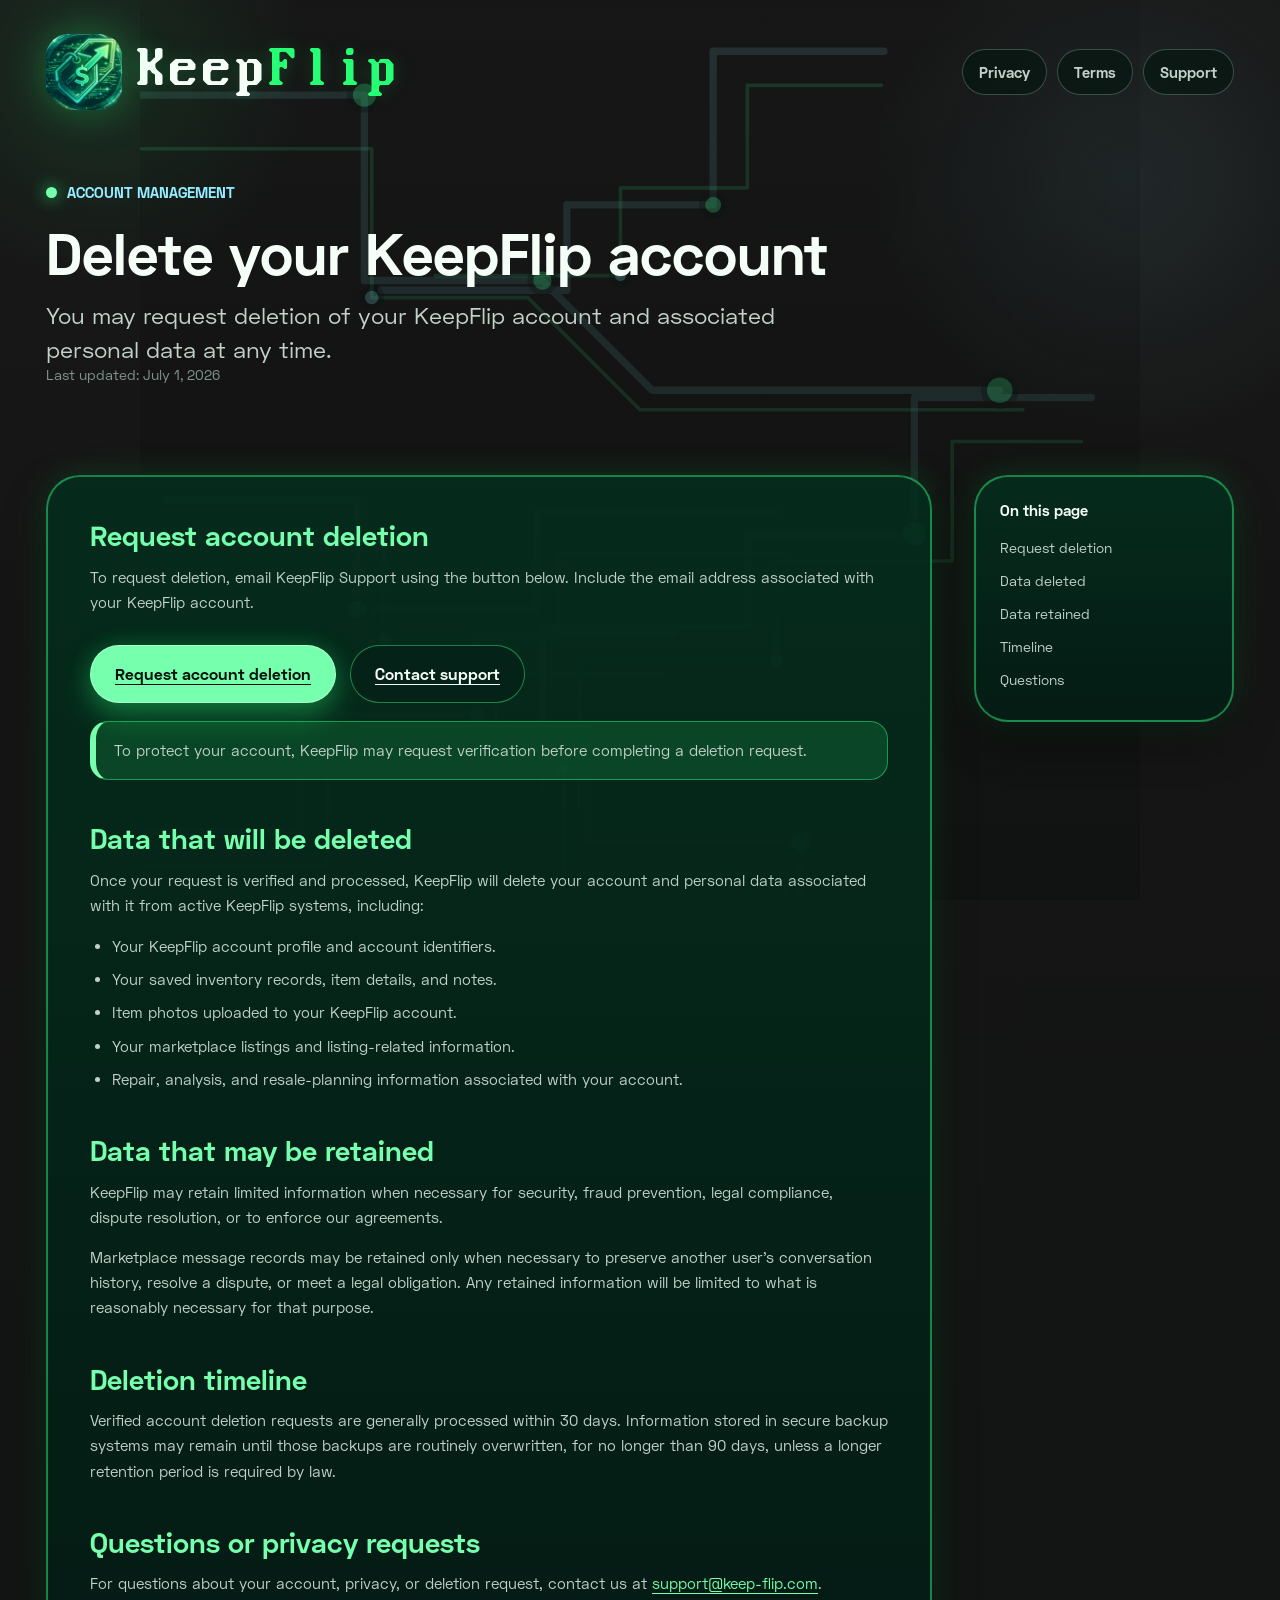
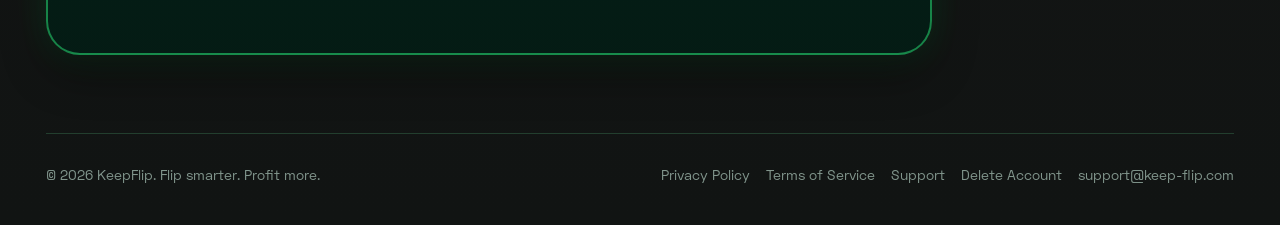
==== commit 85fef1d0: "update" ====
--- a/delete-account/index.html
+++ b/delete-account/index.html
@@ -3,7 +3,7 @@
 <head>
   <meta charset="utf-8">
   <meta name="viewport" content="width=device-width, initial-scale=1">
-  <meta name="theme-color" content="#020807">
+  <meta name="theme-color" content="#171717">
   <meta
     name="description"
     content="Request deletion of your KeepFlip account and associated personal data."
--- a/styles.css
+++ b/styles.css
@@ -23,39 +23,33 @@
 }
 
 :root {
-  --background: #020807;
-  --canvas: #04100f;
-  --canvas-raised: #071817;
-  --surface: #071513;
-  --surface-raised: #0b211f;
-  --surface-soft: #0e2d2a;
-  --surface-glass: rgba(9, 30, 28, 0.86);
-  --dark: #030b0a;
-  --line: rgba(117, 255, 211, 0.16);
-  --line-strong: rgba(74, 255, 172, 0.46);
-  --line-accent: rgba(41, 224, 255, 0.42);
-  --folder-line: rgba(137, 255, 220, 0.30);
-  --folder-soft: rgba(137, 255, 220, 0.12);
-  --glass-rim: rgba(127, 255, 213, 0.54);
-  --glass-highlight: rgba(218, 255, 241, 0.44);
-  --text: #effff8;
-  --text-soft: #a9c7be;
-  --text-muted: #628276;
-  --primary: #38ff92;
-  --primary-bright: #8affc8;
-  --primary-dark: #12d970;
-  --primary-soft: rgba(56, 255, 146, 0.13);
-  --accent: #2ae6ff;
-  --accent-bright: #8af2ff;
-  --accent-soft: rgba(42, 230, 255, 0.13);
-  --warning: #f6cf58;
+  --background: #171717;
+  --background-deep: #101211;
+  --nav: #061711;
+  --panel: rgba(5, 36, 24, 0.72);
+  --panel-strong: rgba(5, 42, 28, 0.82);
+  --panel-soft: rgba(10, 53, 36, 0.42);
+  --control: rgba(6, 32, 23, 0.84);
+  --line: rgba(47, 255, 134, 0.46);
+  --line-strong: rgba(35, 255, 121, 0.74);
+  --line-muted: rgba(151, 196, 177, 0.32);
+  --cyan: #93ecff;
+  --cyan-soft: rgba(147, 236, 255, 0.16);
+  --green: #26ff75;
+  --green-bright: #76ffad;
+  --green-soft: rgba(38, 255, 117, 0.14);
+  --green-muted: #7bc79b;
+  --text: #f5fff8;
+  --text-soft: #c2d2c9;
+  --text-muted: #82968d;
+  --warning: #ffc247;
   --danger: #ff6674;
-  --max: 1160px;
-  --radius: 4px;
-  --radius-tight: 2px;
-  --shadow-card: 0 16px 34px rgba(0, 0, 0, 0.42), 0 0 20px rgba(56, 255, 146, 0.10);
-  --shadow-glass: 0 18px 42px rgba(0, 0, 0, 0.46), 0 0 28px rgba(56, 255, 146, 0.14), inset 0 1px 0 rgba(218, 255, 241, 0.18);
-  --shadow-cyan: 0 18px 42px rgba(0, 0, 0, 0.46), 0 0 26px rgba(42, 230, 255, 0.20), inset 0 1px 0 rgba(138, 242, 255, 0.20);
+  --max: 1188px;
+  --radius-card: 34px;
+  --radius-control: 30px;
+  --radius-pill: 999px;
+  --shadow-green: 0 18px 44px rgba(0, 0, 0, 0.42), 0 0 34px rgba(38, 255, 117, 0.16);
+  --shadow-soft: 0 18px 38px rgba(0, 0, 0, 0.36), inset 0 1px 0 rgba(203, 255, 223, 0.12);
 }
 
 * {
@@ -76,8 +70,8 @@
 }
 
 body::selection {
-  color: var(--background);
-  background: var(--primary-bright);
+  color: #04100f;
+  background: var(--green-bright);
 }
 
 a {
@@ -103,8 +97,9 @@
   overflow: hidden;
   min-height: 100vh;
   background:
-    linear-gradient(180deg, rgba(4, 16, 15, 0.94) 0%, rgba(2, 8, 7, 0.98) 58%, #010403 100%),
-    var(--background);
+    radial-gradient(circle at 8% 4%, rgba(38, 255, 117, 0.10), transparent 210px),
+    radial-gradient(circle at 88% 10%, rgba(147, 236, 255, 0.08), transparent 260px),
+    linear-gradient(180deg, #181818 0%, #151515 42%, #111413 100%);
 }
 
 .site-shell::before,
@@ -117,50 +112,49 @@
 }
 
 .site-shell::before {
-  opacity: 0.28;
+  opacity: 0.72;
   background-image:
-    linear-gradient(90deg, transparent 0 72px, rgba(42, 230, 255, 0.16) 72px 73px, transparent 73px 100%),
-    linear-gradient(0deg, transparent 0 82px, rgba(56, 255, 146, 0.13) 82px 83px, transparent 83px 100%),
-    linear-gradient(90deg, transparent 0 49%, rgba(138, 242, 255, 0.06) 49% 51%, transparent 51% 100%);
-  background-size: 144px 144px, 168px 168px, 100% 100%;
-  mask-image: linear-gradient(180deg, transparent 0%, #000 13%, #000 84%, transparent 100%);
+    linear-gradient(180deg, rgba(12, 15, 14, 0.10), rgba(12, 15, 14, 0.50)),
+    url("assets/images/circuit-pattern.svg");
+  background-position: center top;
+  background-repeat: repeat-y;
+  background-size: min(1000px, 120vw) auto;
 }
 
 .site-shell::after {
   z-index: -1;
-  opacity: 0.54;
   background:
-    linear-gradient(90deg, transparent 0%, rgba(42, 230, 255, 0.04) 24%, rgba(138, 242, 255, 0.56) 50%, rgba(56, 255, 146, 0.18) 64%, transparent 100%),
-    linear-gradient(90deg, transparent 0%, rgba(56, 255, 146, 0.04) 22%, rgba(56, 255, 146, 0.44) 50%, rgba(42, 230, 255, 0.18) 66%, transparent 100%),
-    linear-gradient(180deg, transparent, rgba(42, 230, 255, 0.05), transparent);
-  background-position: -560px 20%, -760px 72%, center;
+    linear-gradient(90deg, transparent 0%, rgba(147, 236, 255, 0.00) 20%, rgba(147, 236, 255, 0.44) 47%, rgba(38, 255, 117, 0.22) 62%, transparent 100%),
+    linear-gradient(90deg, transparent 0%, rgba(38, 255, 117, 0.00) 24%, rgba(38, 255, 117, 0.38) 52%, transparent 100%);
+  background-position: -640px 30%, -820px 78%;
   background-repeat: no-repeat;
-  background-size: 560px 2px, 760px 1px, 100% 100%;
-  animation: circuit-sweep 9s linear infinite;
+  background-size: 640px 2px, 820px 2px;
+  opacity: 0.46;
+  animation: circuit-sweep 10s linear infinite;
 }
 
 @keyframes circuit-sweep {
   0% {
-    background-position: -560px 20%, -760px 72%, center;
-  }
-
-  52% {
-    background-position: 100vw 20%, -760px 72%, center;
-  }
-
-  53% {
-    background-position: -560px 20%, -760px 72%, center;
+    background-position: -640px 30%, -820px 78%;
+  }
+
+  50% {
+    background-position: 100vw 30%, -820px 78%;
+  }
+
+  51% {
+    background-position: -640px 30%, -820px 78%;
   }
 
   100% {
-    background-position: -560px 20%, 100vw 72%, center;
+    background-position: -640px 30%, 100vw 78%;
   }
 }
 
 .container {
   position: relative;
   z-index: 1;
-  width: min(calc(100% - 40px), var(--max));
+  width: min(calc(100% - 48px), var(--max));
   margin: 0 auto;
 }
 
@@ -169,94 +163,115 @@
   align-items: center;
   justify-content: space-between;
   gap: 22px;
-  padding: 20px 0;
+  padding: 34px 0 28px;
 }
 
 .brand {
   display: inline-flex;
   align-items: center;
-  gap: 12px;
+  gap: 15px;
   color: var(--text);
   font-family: "Good Old DOS", "Space Grotesk", sans-serif;
-  font-size: 28px;
+  font-size: 48px;
   line-height: 1;
   letter-spacing: 0;
-  text-transform: uppercase;
-  text-shadow: 0 0 18px rgba(56, 255, 146, 0.16);
+  text-shadow: 0 0 18px rgba(38, 255, 117, 0.18);
 }
 
 .brand-mark {
   display: inline-flex;
-  width: 46px;
-  height: 46px;
-  flex: 0 0 46px;
+  width: 76px;
+  height: 76px;
+  flex: 0 0 76px;
   overflow: hidden;
-  border: 1px solid var(--glass-rim);
-  border-radius: var(--radius);
+  border-radius: 22px;
   color: transparent;
-  background:
-    linear-gradient(180deg, rgba(138, 255, 200, 0.16), rgba(42, 230, 255, 0.06)),
-    url("assets/images/keepflip-core.png") center / 190% auto no-repeat;
-  box-shadow: 0 0 22px rgba(56, 255, 146, 0.26), inset 0 1px 0 rgba(218, 255, 241, 0.18);
+  background: url("assets/images/keepflip-mark.png") center / 124% auto no-repeat;
+  filter: drop-shadow(0 0 20px rgba(38, 255, 117, 0.30));
   font-size: 0;
 }
 
 .brand-accent {
-  color: var(--primary-bright);
+  color: var(--green);
 }
 
 .nav-links {
   display: flex;
   align-items: center;
-  gap: 8px;
+  gap: 10px;
   color: var(--text-soft);
-  font-size: 13px;
+  font-size: 15px;
   font-weight: 800;
 }
 
 .nav-links a {
-  min-height: 38px;
-  padding: 10px 11px 8px;
-  border: 1px solid transparent;
-  border-radius: var(--radius-tight);
-  transition: color 0.18s ease, border-color 0.18s ease, background 0.18s ease;
+  display: inline-flex;
+  min-height: 46px;
+  align-items: center;
+  padding: 0 16px;
+  border: 1px solid var(--line-muted);
+  border-radius: var(--radius-pill);
+  background: rgba(6, 23, 17, 0.72);
+  transition: color 0.18s ease, border-color 0.18s ease, background 0.18s ease, box-shadow 0.18s ease;
 }
 
 .nav-links a:hover,
 .nav-links a[aria-current="page"] {
-  color: var(--primary-bright);
-  border-color: var(--line);
-  background: rgba(8, 28, 26, 0.34);
+  color: var(--green-bright);
+  border-color: var(--line-strong);
+  background: rgba(8, 45, 30, 0.78);
+  box-shadow: 0 0 18px rgba(38, 255, 117, 0.12);
 }
 
 .hero {
   display: grid;
-  grid-template-columns: minmax(0, 1fr) minmax(330px, 430px);
-  gap: 54px;
-  align-items: center;
-  min-height: calc(100vh - 124px);
-  padding: 34px 0 72px;
+  grid-template-columns: minmax(0, 1fr);
+  gap: 28px;
+  padding: 22px 0 76px;
+}
+
+.hero > div:first-child,
+.dashboard-card,
+.feature-grid,
+.legal-card,
+.support-card,
+.legal-body,
+.legal-toc,
+details {
+  position: relative;
+  overflow: hidden;
+  border: 2px solid var(--line);
+  border-radius: var(--radius-card);
+  background:
+    linear-gradient(180deg, rgba(5, 48, 31, 0.70), rgba(3, 27, 20, 0.72)),
+    var(--panel);
+  box-shadow: var(--shadow-green);
+}
+
+.hero > div:first-child {
+  padding: 32px 34px 30px;
 }
 
 .eyebrow {
   display: inline-flex;
   align-items: center;
-  gap: 8px;
-  color: var(--accent-bright);
-  font-family: "Good Old DOS", "Space Grotesk", sans-serif;
-  font-size: 13px;
+  gap: 10px;
+  margin-bottom: 20px;
+  color: var(--cyan);
+  font-size: 15px;
+  font-weight: 800;
+  letter-spacing: 0;
   line-height: 1.4;
-  letter-spacing: 0;
   text-transform: uppercase;
 }
 
 .eyebrow::before {
   content: "";
-  width: 7px;
-  height: 7px;
+  width: 11px;
+  height: 11px;
   border-radius: 50%;
-  background: var(--primary);
-  box-shadow: 0 0 13px var(--primary);
+  background: var(--green-bright);
+  box-shadow: 0 0 16px rgba(38, 255, 117, 0.85);
 }
 
 .hero h1,
@@ -264,77 +279,54 @@
 .support-hero h1,
 .not-found-title {
   color: var(--text);
-  font-family: "Good Old DOS", "Space Grotesk", sans-serif;
-  font-weight: 400;
+  font-family: "Space Grotesk", Inter, sans-serif;
+  font-weight: 800;
   letter-spacing: 0;
-  text-transform: uppercase;
 }
 
 .hero h1 {
-  max-width: 780px;
-  margin: 18px 0 18px;
-  font-size: 76px;
-  line-height: 0.98;
+  max-width: 820px;
+  margin: 0 0 16px;
+  font-size: 58px;
+  line-height: 1.08;
 }
 
 .hero h1 .highlight {
-  color: var(--primary-bright);
-  text-shadow: 0 0 24px rgba(56, 255, 146, 0.26);
+  color: var(--green-bright);
+  text-shadow: 0 0 24px rgba(38, 255, 117, 0.24);
 }
 
 .hero-copy {
-  max-width: 620px;
+  max-width: 760px;
+  margin-bottom: 0;
   color: var(--text-soft);
-  font-size: 18px;
-  line-height: 1.65;
+  font-size: 23px;
+  line-height: 1.48;
 }
 
 .hero-actions {
   display: flex;
   flex-wrap: wrap;
-  gap: 12px;
-  margin-top: 28px;
+  gap: 14px;
+  margin-top: 30px;
 }
 
 .button {
   position: relative;
   display: inline-flex;
+  min-height: 58px;
   align-items: center;
   justify-content: center;
-  min-height: 54px;
-  overflow: hidden;
-  padding: 0 18px;
-  border: 1px solid var(--glass-rim);
-  border-radius: var(--radius-tight);
-  font-family: "Good Old DOS", "Space Grotesk", sans-serif;
-  font-size: 14px;
+  padding: 0 24px;
+  border: 1px solid var(--line-muted);
+  border-radius: var(--radius-pill);
+  color: var(--text);
+  background: rgba(7, 33, 24, 0.76);
+  font-size: 16px;
+  font-weight: 800;
   letter-spacing: 0;
   line-height: 1;
-  text-transform: uppercase;
   transition: transform 0.18s ease, border-color 0.18s ease, background 0.18s ease, box-shadow 0.18s ease;
-}
-
-.button::before,
-.button::after {
-  content: "";
-  position: absolute;
-  pointer-events: none;
-}
-
-.button::before {
-  top: 7px;
-  left: 10px;
-  right: 10px;
-  height: 1px;
-  background: var(--glass-highlight);
-}
-
-.button::after {
-  right: 12px;
-  bottom: 7px;
-  left: 12px;
-  height: 1px;
-  background: rgba(2, 8, 7, 0.22);
 }
 
 .button:hover {
@@ -342,52 +334,37 @@
 }
 
 .button.primary {
-  color: var(--background);
-  border-color: rgba(218, 255, 241, 0.58);
-  background: var(--primary-bright);
-  box-shadow: 0 8px 26px rgba(56, 255, 146, 0.28), 0 0 20px rgba(56, 255, 146, 0.18);
+  color: #05110c;
+  border-color: rgba(190, 255, 216, 0.70);
+  background: var(--green-bright);
+  box-shadow: 0 14px 30px rgba(38, 255, 117, 0.28), 0 0 24px rgba(38, 255, 117, 0.18);
 }
 
 .button.secondary {
   color: var(--text);
-  background: rgba(8, 28, 26, 0.42);
-  box-shadow: var(--shadow-card);
+  border-color: var(--line);
 }
 
 .dashboard-card {
-  position: relative;
-  overflow: hidden;
-  padding: 26px;
-  border: 1px solid var(--line-strong);
-  border-radius: var(--radius);
-  background: rgba(7, 28, 26, 0.86);
-  box-shadow: var(--shadow-glass);
-}
-
-.dashboard-card::before,
+  min-height: 350px;
+  padding: 34px;
+  border-color: rgba(172, 213, 193, 0.46);
+  background:
+    radial-gradient(circle at 5% 0%, rgba(38, 255, 117, 0.34) 0 118px, transparent 119px),
+    linear-gradient(0deg, rgba(172, 213, 193, 0.20) 0 1px, transparent 1px 55px),
+    rgba(8, 38, 27, 0.68);
+}
+
 .dashboard-card::after {
-  content: "";
+  content: "$";
   position: absolute;
+  top: 18px;
+  right: 76px;
+  color: rgba(118, 255, 173, 0.08);
+  font-size: 260px;
+  font-weight: 800;
+  line-height: 1;
   pointer-events: none;
-}
-
-.dashboard-card::before {
-  top: 0;
-  left: 0;
-  width: 116px;
-  height: 17px;
-  border-right: 1px solid var(--folder-line);
-  border-bottom: 1px solid var(--folder-line);
-  background: rgba(56, 255, 146, 0.08);
-}
-
-.dashboard-card::after {
-  inset: 0;
-  background-image:
-    linear-gradient(90deg, transparent 0 70%, rgba(42, 230, 255, 0.22) 70% 71%, transparent 71%),
-    linear-gradient(0deg, transparent 0 78%, rgba(56, 255, 146, 0.18) 78% 79%, transparent 79%);
-  background-size: 86px 86px, 112px 112px;
-  opacity: 0.18;
 }
 
 .dashboard-top,
@@ -405,10 +382,10 @@
   display: flex;
   align-items: center;
   justify-content: space-between;
-  gap: 12px;
-  color: var(--text-soft);
-  font-family: "Good Old DOS", "Space Grotesk", sans-serif;
-  font-size: 13px;
+  gap: 16px;
+  color: var(--cyan);
+  font-size: 15px;
+  font-weight: 800;
   line-height: 1.2;
   text-transform: uppercase;
 }
@@ -416,192 +393,167 @@
 .badge {
   display: inline-flex;
   align-items: center;
-  gap: 7px;
-  padding: 8px 10px 7px;
+  gap: 8px;
+  padding: 10px 14px;
   border: 1px solid var(--line);
-  border-radius: var(--radius-tight);
-  color: var(--primary-bright);
-  background: var(--primary-soft);
+  border-radius: var(--radius-pill);
+  color: var(--green-bright);
+  background: rgba(5, 24, 18, 0.72);
+  font-size: 14px;
+  font-weight: 800;
   white-space: nowrap;
 }
 
 .badge::before {
   content: "";
-  width: 7px;
-  height: 7px;
+  width: 9px;
+  height: 9px;
   border-radius: 50%;
-  background: var(--primary);
-  box-shadow: 0 0 12px var(--primary);
+  background: var(--green-bright);
+  box-shadow: 0 0 14px rgba(38, 255, 117, 0.82);
 }
 
 .profit-label {
-  margin: 32px 0 8px;
-  color: var(--text-muted);
-  font-family: "Good Old DOS", "Space Grotesk", sans-serif;
-  font-size: 13px;
-  text-transform: uppercase;
+  margin: 18px 0 10px;
+  color: var(--text-soft);
+  font-size: 21px;
 }
 
 .profit-number {
-  color: var(--text);
-  font-family: "Good Old DOS", "Space Grotesk", sans-serif;
-  font-size: 64px;
+  color: var(--green-bright);
+  font-size: 72px;
+  font-weight: 800;
   line-height: 1;
-  text-shadow: 0 0 24px rgba(56, 255, 146, 0.14);
+  text-shadow: 0 0 20px rgba(38, 255, 117, 0.18);
 }
 
 .profit-change {
-  margin-top: 12px;
-  color: var(--primary-bright);
-  font-family: "Good Old DOS", "Space Grotesk", sans-serif;
-  font-size: 14px;
-  text-transform: uppercase;
+  display: inline-flex;
+  align-items: center;
+  gap: 8px;
+  margin-top: 14px;
+  color: var(--text-soft);
+  font-size: 18px;
+}
+
+.profit-change::before {
+  content: "";
+  width: 10px;
+  height: 10px;
+  border-radius: 50%;
+  background: var(--green-bright);
 }
 
 .sparkline {
   width: 100%;
-  height: 82px;
-  margin-top: 22px;
+  height: 104px;
+  margin-top: 20px;
 }
 
 .dashboard-row {
   display: grid;
   grid-template-columns: repeat(3, minmax(0, 1fr));
-  gap: 10px;
-  margin-top: 18px;
+  gap: 16px;
+  margin-top: 20px;
 }
 
 .dashboard-stat {
-  min-height: 82px;
-  padding: 13px 12px;
-  border: 1px solid var(--line);
-  border-radius: var(--radius-tight);
-  background: rgba(3, 11, 10, 0.48);
+  min-height: 118px;
+  padding: 22px;
+  border: 2px solid var(--line);
+  border-radius: 24px;
+  background: rgba(4, 31, 22, 0.70);
 }
 
 .dashboard-stat strong {
   display: block;
-  color: var(--accent-bright);
-  font-family: "Good Old DOS", "Space Grotesk", sans-serif;
-  font-size: 24px;
-  font-weight: 400;
+  color: var(--green);
+  font-size: 40px;
+  font-weight: 800;
   line-height: 1;
 }
 
 .dashboard-stat span {
   display: block;
-  margin-top: 8px;
-  color: var(--text-muted);
-  font-size: 11px;
+  margin-top: 18px;
+  color: var(--text-soft);
+  font-size: 15px;
   line-height: 1.35;
 }
 
 .section {
   padding: 72px 0;
-  border-top: 1px solid var(--line);
+}
+
+.section + .section {
+  border-top: 1px solid rgba(118, 255, 173, 0.18);
 }
 
 .section-title {
-  max-width: 680px;
-  margin-bottom: 32px;
+  max-width: 790px;
+  margin-bottom: 30px;
   color: var(--text);
-  font-family: "Good Old DOS", "Space Grotesk", sans-serif;
-  font-size: 44px;
-  font-weight: 400;
-  line-height: 1.08;
+  font-size: 42px;
+  font-weight: 800;
+  line-height: 1.12;
   letter-spacing: 0;
-  text-transform: uppercase;
-}
-
-.feature-grid,
+}
+
+.feature-grid {
+  display: grid;
+  grid-template-columns: repeat(4, minmax(0, 1fr));
+  gap: 10px;
+  padding: 28px;
+}
+
 .legal-grid,
 .support-grid {
   display: grid;
   grid-template-columns: repeat(3, minmax(0, 1fr));
-  gap: 16px;
-}
-
-.feature-card,
-.legal-card,
-.support-card,
-.legal-body,
-.legal-toc,
-details {
-  position: relative;
-  overflow: hidden;
-  border: 1px solid var(--line);
-  border-radius: var(--radius);
-  background: rgba(7, 28, 26, 0.82);
-  box-shadow: var(--shadow-card);
-}
-
-.feature-card::before,
-.legal-card::before,
-.support-card::before,
-.legal-body::before,
-.legal-toc::before,
-details::before {
-  content: "";
-  position: absolute;
-  top: 0;
-  left: 0;
-  width: 92px;
-  height: 15px;
-  border-right: 1px solid var(--folder-line);
-  border-bottom: 1px solid var(--folder-line);
-  background: rgba(56, 255, 146, 0.08);
-  pointer-events: none;
-}
-
-.feature-card::after,
-.legal-card::after,
-.support-card::after,
-.legal-body::after,
-details::after {
-  content: "";
-  position: absolute;
-  right: 10px;
-  bottom: 10px;
-  width: 14px;
-  height: 14px;
-  border-right: 1px solid rgba(42, 230, 255, 0.38);
-  border-bottom: 1px solid rgba(42, 230, 255, 0.38);
-  pointer-events: none;
+  gap: 18px;
 }
 
 .feature-card,
 .legal-card,
 .support-card {
-  min-height: 224px;
-  padding: 26px 22px 22px;
+  position: relative;
+  min-height: 170px;
+  padding: 24px 20px;
+  border: 1px solid var(--line-muted);
+  border-radius: 24px;
+  background: rgba(8, 34, 25, 0.64);
+  box-shadow: var(--shadow-soft);
+}
+
+.legal-card,
+.support-card {
+  min-height: 230px;
+  border-width: 2px;
+  border-color: var(--line);
 }
 
 .feature-icon {
   display: inline-flex;
-  width: 46px;
-  height: 46px;
+  width: 58px;
+  height: 58px;
   align-items: center;
   justify-content: center;
-  border: 1px solid var(--line-strong);
-  border-radius: var(--radius-tight);
-  color: var(--primary-bright);
-  background: var(--primary-soft);
-  box-shadow: inset 0 0 18px rgba(56, 255, 146, 0.12);
-  font-family: "Good Old DOS", "Space Grotesk", sans-serif;
-  font-size: 20px;
+  border: 2px solid var(--line);
+  border-radius: 18px;
+  color: var(--green-bright);
+  background: rgba(4, 50, 31, 0.72);
+  font-size: 24px;
 }
 
 .feature-card h3,
 .support-card h3,
 .legal-card h3 {
-  margin: 18px 0 8px;
+  margin: 18px 0 10px;
   color: var(--text);
-  font-family: "Good Old DOS", "Space Grotesk", sans-serif;
-  font-size: 20px;
-  font-weight: 400;
+  font-size: 22px;
+  font-weight: 800;
   line-height: 1.15;
   letter-spacing: 0;
-  text-transform: uppercase;
 }
 
 .feature-card p,
@@ -610,56 +562,51 @@
 .legal-body p,
 .legal-body li {
   color: var(--text-soft);
-  font-size: 14px;
+  font-size: 15px;
   line-height: 1.68;
 }
 
 .legal-card .button {
-  margin-top: 12px;
+  margin-top: 14px;
 }
 
 .legal-hero {
-  padding: 48px 0 42px;
-  border-bottom: 1px solid var(--line);
+  padding: 44px 0 42px;
 }
 
 .legal-hero h1,
 .support-hero h1 {
-  max-width: 760px;
-  margin: 15px 0 12px;
+  max-width: 850px;
+  margin: 0 0 14px;
   font-size: 58px;
-  line-height: 1.02;
+  line-height: 1.05;
 }
 
 .legal-meta {
   color: var(--text-muted);
-  font-size: 13px;
+  font-size: 14px;
 }
 
 .legal-layout {
   display: grid;
-  grid-template-columns: minmax(0, 1fr) 250px;
+  grid-template-columns: minmax(0, 1fr) 260px;
   align-items: start;
   gap: 42px;
-  padding: 48px 0 78px;
+  padding: 36px 0 78px;
 }
 
 .legal-body {
   min-width: 0;
   padding: 42px;
-  background: rgba(7, 28, 26, 0.86);
-  box-shadow: var(--shadow-glass);
 }
 
 .legal-body h2 {
   margin: 42px 0 12px;
-  color: var(--primary-bright);
-  font-family: "Good Old DOS", "Space Grotesk", sans-serif;
-  font-size: 24px;
-  font-weight: 400;
+  color: var(--green-bright);
+  font-size: 28px;
+  font-weight: 800;
   letter-spacing: 0;
   line-height: 1.2;
-  text-transform: uppercase;
 }
 
 .legal-body h2:first-child {
@@ -676,7 +623,7 @@
 
 .legal-body a,
 .support-card a {
-  color: var(--primary-bright);
+  color: var(--green-bright);
   text-decoration: underline;
   text-decoration-thickness: 1px;
   text-underline-offset: 4px;
@@ -685,86 +632,79 @@
 .legal-toc {
   position: sticky;
   top: 22px;
-  padding: 26px 18px 18px;
-  background: rgba(8, 28, 26, 0.58);
+  padding: 24px;
 }
 
 .legal-toc strong {
   display: block;
-  margin-bottom: 11px;
+  margin-bottom: 12px;
   color: var(--text);
-  font-family: "Good Old DOS", "Space Grotesk", sans-serif;
-  font-size: 13px;
-  font-weight: 400;
-  text-transform: uppercase;
+  font-size: 15px;
+  font-weight: 800;
 }
 
 .legal-toc a {
   display: block;
-  padding: 7px 0;
+  padding: 8px 0;
   color: var(--text-soft);
-  font-size: 13px;
+  font-size: 14px;
 }
 
 .legal-toc a:hover {
-  color: var(--primary-bright);
+  color: var(--green-bright);
 }
 
 .support-hero {
-  padding: 48px 0 30px;
+  padding: 44px 0 30px;
 }
 
 .support-card a {
   display: inline-flex;
   margin-top: 15px;
-  font-size: 14px;
+  font-size: 15px;
   font-weight: 800;
 }
 
 .faq {
-  margin: 40px 0 78px;
+  margin: 42px 0 78px;
 }
 
 .faq h2 {
   color: var(--text);
-  font-family: "Good Old DOS", "Space Grotesk", sans-serif;
-  font-size: 32px;
-  font-weight: 400;
+  font-size: 36px;
+  font-weight: 800;
   letter-spacing: 0;
-  text-transform: uppercase;
 }
 
 details {
-  margin-top: 10px;
-  padding: 22px 19px 18px;
-  background: rgba(8, 28, 26, 0.5);
+  margin-top: 12px;
+  padding: 24px 24px 20px;
 }
 
 summary {
   cursor: pointer;
   color: var(--text);
-  font-family: "Good Old DOS", "Space Grotesk", sans-serif;
-  font-size: 16px;
+  font-size: 17px;
+  font-weight: 800;
   letter-spacing: 0;
-  text-transform: uppercase;
 }
 
 details p {
   margin: 12px 0 0;
   color: var(--text-soft);
-  font-size: 14px;
+  font-size: 15px;
   line-height: 1.65;
 }
 
 .notice {
   margin: 18px 0 0;
-  padding: 13px 15px;
-  border: 1px solid var(--line-strong);
-  border-left: 3px solid var(--primary);
-  border-radius: var(--radius-tight);
+  padding: 16px 18px;
+  border: 1px solid var(--line);
+  border-left: 6px solid var(--green-bright);
+  border-radius: 18px;
   color: var(--text-soft);
-  background: var(--primary-soft);
-  font-size: 13px;
+  background: var(--green-soft);
+  font-size: 14px;
   line-height: 1.55;
 }
 
@@ -773,20 +713,20 @@
 }
 
 .not-found-title {
-  max-width: 720px;
+  max-width: 760px;
   margin: 16px 0;
-  font-size: 76px;
-  line-height: 0.98;
+  font-size: 72px;
+  line-height: 1.02;
 }
 
 .footer {
   display: flex;
   justify-content: space-between;
   gap: 24px;
-  padding: 28px 0 40px;
-  border-top: 1px solid var(--line);
+  padding: 32px 0 42px;
+  border-top: 1px solid rgba(118, 255, 173, 0.18);
   color: var(--text-muted);
-  font-size: 13px;
+  font-size: 14px;
 }
 
 .footer-links {
@@ -796,7 +736,7 @@
 }
 
 .footer a:hover {
-  color: var(--primary-bright);
+  color: var(--green-bright);
 }
 
 @media (prefers-reduced-motion: reduce) {
@@ -811,24 +751,45 @@
 }
 
 @media (max-width: 980px) {
-  .hero,
-  .legal-layout {
-    grid-template-columns: 1fr;
-  }
-
-  .hero {
-    min-height: 0;
-    padding-top: 40px;
+  .container {
+    width: min(calc(100% - 36px), var(--max));
+  }
+
+  .nav {
+    align-items: flex-start;
+    flex-direction: column;
+  }
+
+  .brand {
+    font-size: 42px;
+  }
+
+  .brand-mark {
+    width: 68px;
+    height: 68px;
+    flex-basis: 68px;
   }
 
   .hero h1,
   .legal-hero h1,
   .support-hero h1,
   .not-found-title {
-    font-size: 58px;
-  }
-
-  .feature-grid,
+    font-size: 48px;
+  }
+
+  .hero-copy {
+    font-size: 20px;
+  }
+
+  .dashboard-row {
+    grid-template-columns: repeat(3, minmax(0, 1fr));
+  }
+
+  .feature-grid {
+    grid-template-columns: repeat(2, minmax(0, 1fr));
+  }
+
+  .legal-layout,
   .legal-grid,
   .support-grid {
     grid-template-columns: 1fr;
@@ -844,49 +805,74 @@
     width: min(calc(100% - 28px), var(--max));
   }
 
+  .site-shell::before {
+    background-size: 720px auto;
+  }
+
   .nav {
-    align-items: flex-start;
-    flex-direction: column;
-    gap: 14px;
-    padding: 18px 0;
+    gap: 16px;
+    padding: 22px 0 18px;
   }
 
   .brand {
-    font-size: 24px;
+    gap: 10px;
+    font-size: 31px;
   }
 
   .brand-mark {
-    width: 40px;
-    height: 40px;
-    flex-basis: 40px;
+    width: 56px;
+    height: 56px;
+    flex-basis: 56px;
+    border-radius: 18px;
   }
 
   .nav-links {
     width: 100%;
     justify-content: space-between;
-    gap: 4px;
-    font-size: 12px;
+    gap: 6px;
+    font-size: 13px;
   }
 
   .nav-links a {
-    padding-inline: 8px;
+    min-height: 42px;
+    padding: 0 11px;
   }
 
   .hero {
-    gap: 28px;
-    padding-bottom: 52px;
+    gap: 22px;
+    padding: 18px 0 54px;
+  }
+
+  .hero > div:first-child,
+  .dashboard-card,
+  .feature-grid,
+  .legal-body,
+  .legal-card,
+  .support-card,
+  details {
+    border-radius: 26px;
+  }
+
+  .hero > div:first-child,
+  .dashboard-card {
+    padding: 24px 26px;
+  }
+
+  .eyebrow {
+    font-size: 13px;
+    margin-bottom: 16px;
   }
 
   .hero h1,
   .legal-hero h1,
   .support-hero h1,
   .not-found-title {
-    font-size: 40px;
-    line-height: 1.04;
+    font-size: 36px;
+    line-height: 1.08;
   }
 
   .hero-copy {
-    font-size: 16px;
+    font-size: 17px;
   }
 
   .hero-actions,
@@ -894,28 +880,47 @@
     width: 100%;
   }
 
+  .button {
+    min-height: 54px;
+  }
+
+  .dashboard-card {
+    min-height: 0;
+  }
+
+  .dashboard-card::after {
+    right: 20px;
+    font-size: 190px;
+  }
+
+  .dashboard-top {
+    align-items: flex-start;
+    flex-direction: column;
+  }
+
+  .profit-number {
+    font-size: 56px;
+  }
+
+  .dashboard-row {
+    grid-template-columns: 1fr;
+  }
+
+  .feature-grid {
+    grid-template-columns: 1fr;
+    padding: 22px;
+  }
+
   .section {
     padding: 54px 0;
   }
 
-  .dashboard-card {
-    padding: 24px 18px 18px;
-  }
-
-  .dashboard-row {
-    grid-template-columns: 1fr;
-  }
-
-  .profit-number {
-    font-size: 48px;
-  }
-
   .section-title {
     font-size: 30px;
   }
 
   .legal-body {
-    padding: 34px 22px 24px;
+    padding: 32px 24px;
   }
 
   .footer {
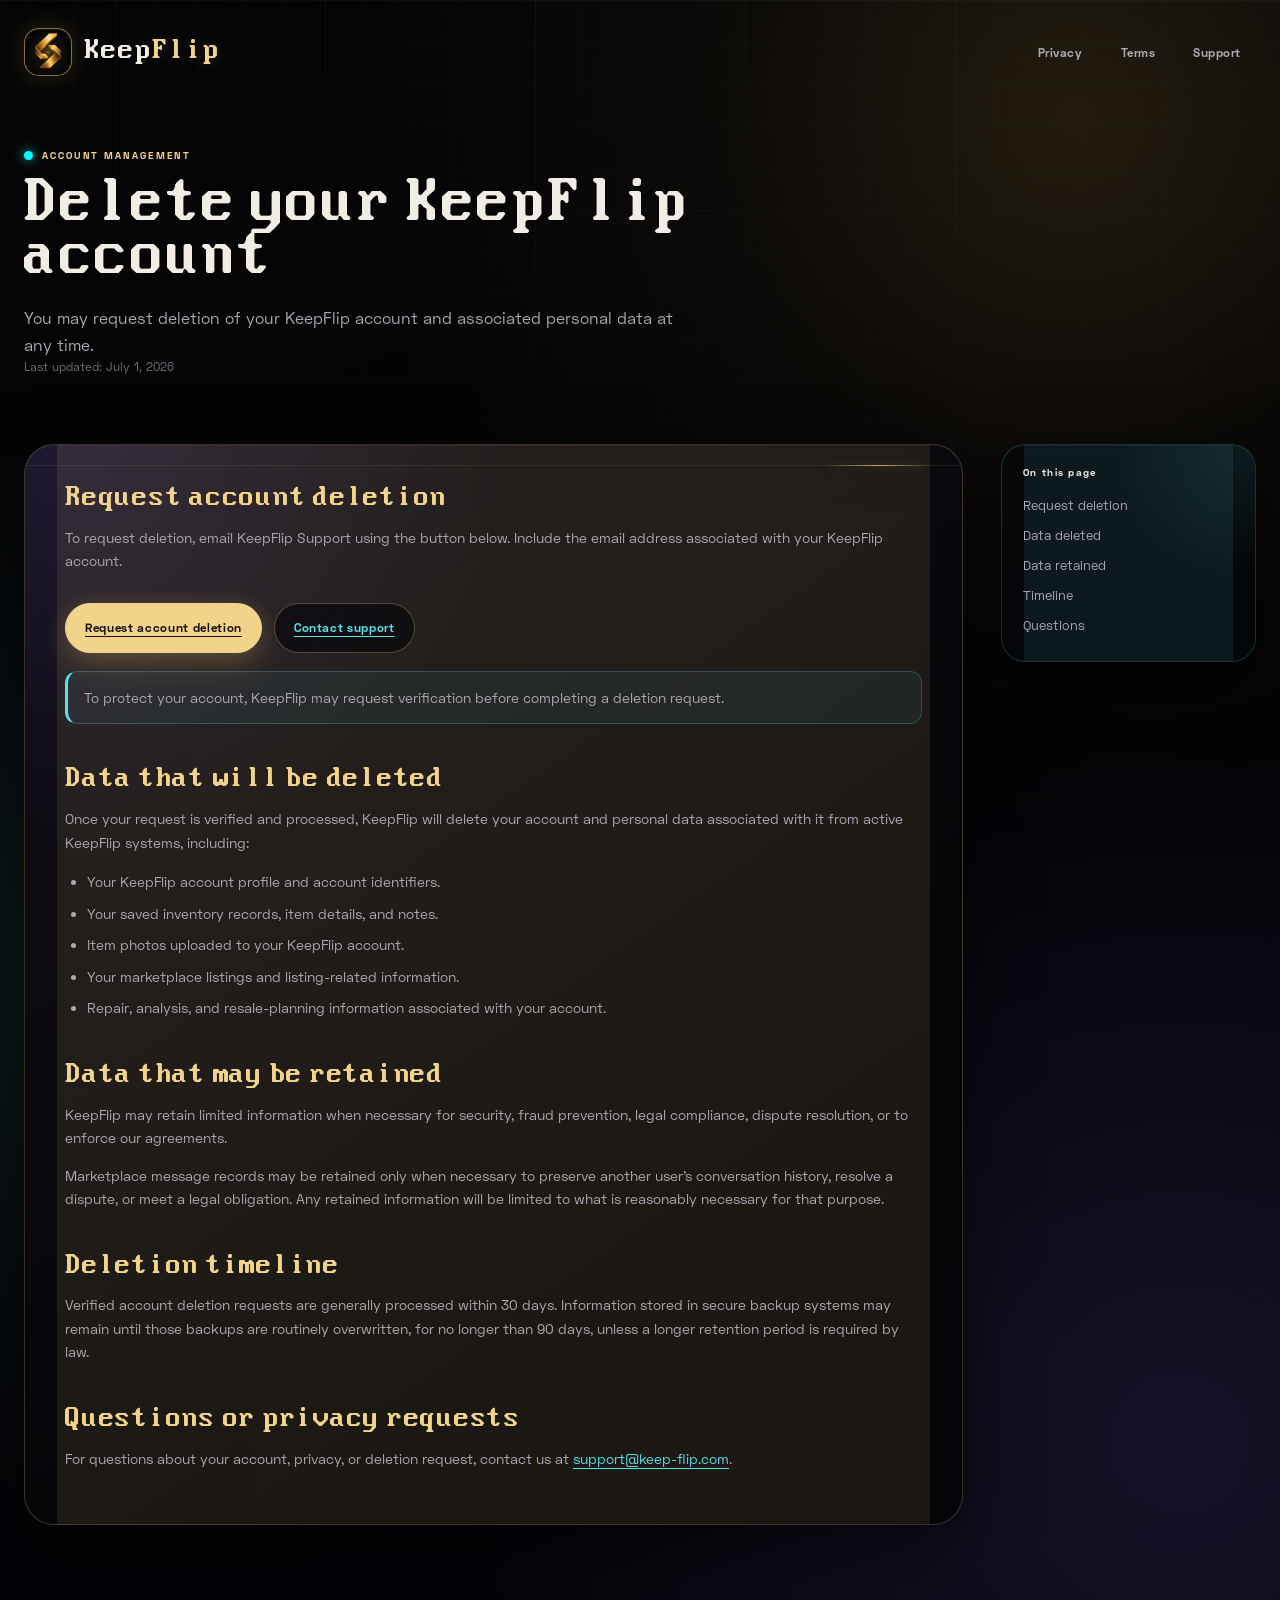
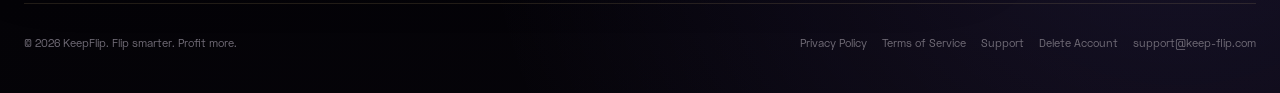
==== commit 1bd2d5c4: "update" ====
--- a/delete-account/index.html
+++ b/delete-account/index.html
@@ -3,7 +3,7 @@
 <head>
   <meta charset="utf-8">
   <meta name="viewport" content="width=device-width, initial-scale=1">
-  <meta name="theme-color" content="#171717">
+  <meta name="theme-color" content="#030305">
   <meta
     name="description"
     content="Request deletion of your KeepFlip account and associated personal data."
--- a/styles.css
+++ b/styles.css
@@ -10,7 +10,7 @@
   font-display: swap;
   font-family: "Space Grotesk";
   font-style: normal;
-  font-weight: 800;
+  font-weight: 700 900;
   src: url("assets/fonts/SpaceGroteskBold.otf") format("opentype");
 }
 
@@ -23,33 +23,33 @@
 }
 
 :root {
-  --background: #171717;
-  --background-deep: #101211;
-  --nav: #061711;
-  --panel: rgba(5, 36, 24, 0.72);
-  --panel-strong: rgba(5, 42, 28, 0.82);
-  --panel-soft: rgba(10, 53, 36, 0.42);
-  --control: rgba(6, 32, 23, 0.84);
-  --line: rgba(47, 255, 134, 0.46);
-  --line-strong: rgba(35, 255, 121, 0.74);
-  --line-muted: rgba(151, 196, 177, 0.32);
-  --cyan: #93ecff;
-  --cyan-soft: rgba(147, 236, 255, 0.16);
-  --green: #26ff75;
-  --green-bright: #76ffad;
-  --green-soft: rgba(38, 255, 117, 0.14);
-  --green-muted: #7bc79b;
-  --text: #f5fff8;
-  --text-soft: #c2d2c9;
-  --text-muted: #82968d;
-  --warning: #ffc247;
-  --danger: #ff6674;
-  --max: 1188px;
-  --radius-card: 34px;
-  --radius-control: 30px;
-  --radius-pill: 999px;
-  --shadow-green: 0 18px 44px rgba(0, 0, 0, 0.42), 0 0 34px rgba(38, 255, 117, 0.16);
-  --shadow-soft: 0 18px 38px rgba(0, 0, 0, 0.36), inset 0 1px 0 rgba(203, 255, 223, 0.12);
+  --background-deep: #010102;
+  --background: #030305;
+  --surface: #08080b;
+  --surface-raised: #111017;
+  --surface-violet: #100c18;
+  --text: #f7f2e8;
+  --text-soft: #ada7b2;
+  --text-muted: #726d78;
+  --gold: #d7a84a;
+  --gold-bright: #f2d38a;
+  --gold-dim: #8a642b;
+  --cyan: #58dfe8;
+  --cyan-bright: #00ffff;
+  --violet: #8d72ff;
+  --violet-bright: #a885ff;
+  --cream: #f2ede4;
+  --danger: #e86158;
+  --max: 1240px;
+  --radius-xl: 30px;
+  --radius-lg: 24px;
+  --radius-md: 18px;
+  --radius-sm: 12px;
+  --edge: rgba(242, 211, 138, 0.24);
+  --edge-soft: rgba(242, 211, 138, 0.13);
+  --shadow-panel: 0 24px 70px rgba(0, 0, 0, 0.52), inset 0 1px 0 rgba(255, 255, 255, 0.045);
+  --font-display: "Good Old DOS", "Space Grotesk", ui-monospace, monospace;
+  --font-body: "Space Grotesk", Inter, ui-sans-serif, system-ui, -apple-system, BlinkMacSystemFont, "Segoe UI", sans-serif;
 }
 
 * {
@@ -57,21 +57,21 @@
 }
 
 html {
-  background: var(--background);
+  background: var(--background-deep);
   scroll-behavior: smooth;
 }
 
 body {
+  min-width: 320px;
   margin: 0;
-  min-width: 320px;
   color: var(--text);
-  background: var(--background);
-  font-family: "Space Grotesk", Inter, ui-sans-serif, system-ui, -apple-system, BlinkMacSystemFont, "Segoe UI", sans-serif;
-}
-
-body::selection {
-  color: #04100f;
-  background: var(--green-bright);
+  background: var(--background-deep);
+  font-family: var(--font-body);
+}
+
+::selection {
+  color: var(--background-deep);
+  background: var(--gold-bright);
 }
 
 a {
@@ -79,9 +79,15 @@
   text-decoration: none;
 }
 
-button,
-a {
+a,
+button {
   -webkit-tap-highlight-color: transparent;
+}
+
+a:focus-visible,
+summary:focus-visible {
+  outline: 2px solid var(--cyan-bright);
+  outline-offset: 4px;
 }
 
 h1,
@@ -94,60 +100,63 @@
 .site-shell {
   position: relative;
   isolation: isolate;
+  min-height: 100vh;
   overflow: hidden;
-  min-height: 100vh;
   background:
-    radial-gradient(circle at 8% 4%, rgba(38, 255, 117, 0.10), transparent 210px),
-    radial-gradient(circle at 88% 10%, rgba(147, 236, 255, 0.08), transparent 260px),
-    linear-gradient(180deg, #181818 0%, #151515 42%, #111413 100%);
+    radial-gradient(circle at 84% 7%, rgba(224, 172, 75, 0.14) 0%, rgba(224, 172, 75, 0.035) 19%, transparent 38%),
+    radial-gradient(circle at 4% 58%, rgba(88, 223, 232, 0.095) 0%, transparent 35%),
+    radial-gradient(circle at 92% 85%, rgba(141, 114, 255, 0.13) 0%, transparent 38%),
+    linear-gradient(160deg, #050506 0%, #020204 48%, #06040a 100%);
 }
 
 .site-shell::before,
 .site-shell::after {
+  position: fixed;
+  z-index: -1;
+  inset: 0;
   content: "";
-  position: fixed;
-  inset: 0;
-  z-index: -2;
   pointer-events: none;
 }
 
 .site-shell::before {
-  opacity: 0.72;
+  opacity: 0.54;
   background-image:
-    linear-gradient(180deg, rgba(12, 15, 14, 0.10), rgba(12, 15, 14, 0.50)),
-    url("assets/images/circuit-pattern.svg");
+    linear-gradient(rgba(88, 223, 232, 0.055) 1px, transparent 1px),
+    linear-gradient(90deg, rgba(88, 223, 232, 0.055) 1px, transparent 1px),
+    linear-gradient(rgba(215, 168, 74, 0.05) 1px, transparent 1px),
+    linear-gradient(90deg, rgba(215, 168, 74, 0.05) 1px, transparent 1px);
   background-position: center top;
-  background-repeat: repeat-y;
-  background-size: min(1000px, 120vw) auto;
+  background-size: 42px 42px, 42px 42px, 210px 210px, 210px 210px;
+  mask-image: linear-gradient(to bottom, rgba(0, 0, 0, 0.92), transparent 77%);
 }
 
 .site-shell::after {
-  z-index: -1;
+  inset: -20% -10%;
+  opacity: 0.58;
   background:
-    linear-gradient(90deg, transparent 0%, rgba(147, 236, 255, 0.00) 20%, rgba(147, 236, 255, 0.44) 47%, rgba(38, 255, 117, 0.22) 62%, transparent 100%),
-    linear-gradient(90deg, transparent 0%, rgba(38, 255, 117, 0.00) 24%, rgba(38, 255, 117, 0.38) 52%, transparent 100%);
-  background-position: -640px 30%, -820px 78%;
+    linear-gradient(90deg, transparent 0%, transparent 17%, rgba(88, 223, 232, 0.22) 31%, transparent 46%),
+    linear-gradient(90deg, transparent 0%, transparent 60%, rgba(141, 114, 255, 0.2) 72%, transparent 88%);
   background-repeat: no-repeat;
-  background-size: 640px 2px, 820px 2px;
-  opacity: 0.46;
-  animation: circuit-sweep 10s linear infinite;
-}
-
-@keyframes circuit-sweep {
+  background-position: -64vw 23%, 118vw 74%;
+  background-size: 44vw 1px, 42vw 1px;
+  animation: field-sweep 14s linear infinite;
+}
+
+@keyframes field-sweep {
   0% {
-    background-position: -640px 30%, -820px 78%;
-  }
-
-  50% {
-    background-position: 100vw 30%, -820px 78%;
-  }
-
-  51% {
-    background-position: -640px 30%, -820px 78%;
+    background-position: -64vw 23%, 118vw 74%;
+  }
+
+  48% {
+    background-position: 114vw 23%, 118vw 74%;
+  }
+
+  52% {
+    background-position: -64vw 23%, -48vw 74%;
   }
 
   100% {
-    background-position: -640px 30%, 100vw 78%;
+    background-position: -64vw 23%, 112vw 74%;
   }
 }
 
@@ -162,457 +171,1231 @@
   display: flex;
   align-items: center;
   justify-content: space-between;
-  gap: 22px;
-  padding: 34px 0 28px;
+  gap: 24px;
+  padding: 28px 0 32px;
 }
 
 .brand {
   display: inline-flex;
+  min-width: 0;
   align-items: center;
-  gap: 15px;
-  color: var(--text);
-  font-family: "Good Old DOS", "Space Grotesk", sans-serif;
-  font-size: 48px;
-  line-height: 1;
-  letter-spacing: 0;
-  text-shadow: 0 0 18px rgba(38, 255, 117, 0.18);
+  gap: 12px;
+  color: var(--cream);
 }
 
 .brand-mark {
   display: inline-flex;
-  width: 76px;
-  height: 76px;
-  flex: 0 0 76px;
-  overflow: hidden;
-  border-radius: 22px;
-  color: transparent;
-  background: url("assets/images/keepflip-mark.png") center / 124% auto no-repeat;
-  filter: drop-shadow(0 0 20px rgba(38, 255, 117, 0.30));
-  font-size: 0;
+  width: 48px;
+  height: 48px;
+  flex: 0 0 48px;
+  border: 1px solid rgba(242, 211, 138, 0.52);
+  border-radius: 15px;
+  background:
+    radial-gradient(circle at 50% 52%, rgba(215, 168, 74, 0.14), transparent 68%),
+    #050507 url("assets/images/keepflip-mark-gold.png") center / 118% auto no-repeat;
+  box-shadow: 0 0 24px rgba(215, 168, 74, 0.2), inset 0 1px 0 rgba(255, 255, 255, 0.08);
+}
+
+.brand-lockup {
+  display: grid;
+  min-width: 0;
+  gap: 3px;
+}
+
+.brand > span:not(.brand-mark) {
+  font-family: var(--font-display);
+  font-size: 25px;
+  line-height: 0.88;
+}
+
+.brand-word {
+  font-family: var(--font-display);
+  font-size: 25px;
+  line-height: 0.88;
+  letter-spacing: 0.01em;
 }
 
 .brand-accent {
-  color: var(--green);
+  color: var(--gold-bright);
+  text-shadow: 0 0 18px rgba(242, 211, 138, 0.2);
+}
+
+.brand-meta {
+  color: var(--gold);
+  font-size: 8px;
+  font-weight: 800;
+  letter-spacing: 0.22em;
+  line-height: 1.1;
+}
+
+.brand-lockup {
+  font-size: inherit !important;
+  line-height: inherit !important;
 }
 
 .nav-links {
   display: flex;
   align-items: center;
-  gap: 10px;
-  color: var(--text-soft);
-  font-size: 15px;
-  font-weight: 800;
+  gap: 8px;
 }
 
 .nav-links a {
   display: inline-flex;
-  min-height: 46px;
+  min-height: 40px;
   align-items: center;
-  padding: 0 16px;
-  border: 1px solid var(--line-muted);
-  border-radius: var(--radius-pill);
-  background: rgba(6, 23, 17, 0.72);
-  transition: color 0.18s ease, border-color 0.18s ease, background 0.18s ease, box-shadow 0.18s ease;
+  justify-content: center;
+  padding: 0 14px;
+  border: 1px solid transparent;
+  border-radius: 999px;
+  color: var(--text-soft);
+  font-size: 12px;
+  font-weight: 800;
+  letter-spacing: 0.045em;
+  transition: color 180ms ease, border-color 180ms ease, background 180ms ease, box-shadow 180ms ease;
 }
 
 .nav-links a:hover,
 .nav-links a[aria-current="page"] {
-  color: var(--green-bright);
-  border-color: var(--line-strong);
-  background: rgba(8, 45, 30, 0.78);
-  box-shadow: 0 0 18px rgba(38, 255, 117, 0.12);
+  border-color: rgba(242, 211, 138, 0.3);
+  color: var(--gold-bright);
+  background: rgba(215, 168, 74, 0.08);
+  box-shadow: 0 0 18px rgba(215, 168, 74, 0.09);
 }
 
 .hero {
   display: grid;
-  grid-template-columns: minmax(0, 1fr);
-  gap: 28px;
-  padding: 22px 0 76px;
-}
-
-.hero > div:first-child,
-.dashboard-card,
-.feature-grid,
-.legal-card,
-.support-card,
+  grid-template-columns: minmax(0, 1.02fr) minmax(390px, 0.98fr);
+  gap: 24px;
+  align-items: stretch;
+  padding: 20px 0 86px;
+}
+
+.hero-copy-panel,
+.analysis-console,
+.decision-module,
+.legal-prompt,
 .legal-body,
 .legal-toc,
+.support-card,
 details {
   position: relative;
   overflow: hidden;
-  border: 2px solid var(--line);
-  border-radius: var(--radius-card);
+  border: 1px solid var(--edge);
+  border-radius: var(--radius-xl);
   background:
-    linear-gradient(180deg, rgba(5, 48, 31, 0.70), rgba(3, 27, 20, 0.72)),
-    var(--panel);
-  box-shadow: var(--shadow-green);
-}
-
-.hero > div:first-child {
-  padding: 32px 34px 30px;
+    linear-gradient(145deg, rgba(18, 15, 22, 0.92), rgba(3, 3, 6, 0.86) 72%),
+    rgba(7, 7, 11, 0.76);
+  box-shadow: var(--shadow-panel);
+}
+
+.hero-copy-panel::before,
+.analysis-console::before,
+.decision-module::before,
+.legal-prompt::before,
+.legal-body::before,
+.legal-toc::before,
+.support-card::before,
+details::before {
+  position: absolute;
+  inset: 0;
+  content: "";
+  pointer-events: none;
+  background:
+    linear-gradient(90deg, transparent 0 32px, rgba(242, 211, 138, 0.14) 32px calc(100% - 32px), transparent calc(100% - 32px)),
+    linear-gradient(180deg, transparent 0 20px, rgba(242, 211, 138, 0.13) 20px 21px, transparent 21px),
+    radial-gradient(circle at 6% 0%, rgba(141, 114, 255, 0.18), transparent 30%);
+  opacity: 0.72;
+}
+
+.hero-copy-panel::after,
+.analysis-console::after,
+.decision-module::after,
+.legal-prompt::after,
+.legal-body::after,
+.support-card::after,
+details::after {
+  position: absolute;
+  top: 20px;
+  right: 32px;
+  width: 104px;
+  height: 1px;
+  border-radius: 999px;
+  content: "";
+  background: linear-gradient(90deg, transparent, rgba(242, 211, 138, 0.75), transparent);
+  box-shadow: 0 0 10px rgba(215, 168, 74, 0.28);
+}
+
+.hero-copy-panel {
+  display: flex;
+  min-height: 516px;
+  flex-direction: column;
+  justify-content: center;
+  padding: 62px clamp(30px, 5vw, 64px);
+  border-color: rgba(242, 211, 138, 0.31);
 }
 
 .eyebrow {
+  position: relative;
+  z-index: 1;
   display: inline-flex;
   align-items: center;
-  gap: 10px;
-  margin-bottom: 20px;
-  color: var(--cyan);
-  font-size: 15px;
-  font-weight: 800;
-  letter-spacing: 0;
-  line-height: 1.4;
+  gap: 9px;
+  width: fit-content;
+  margin-bottom: 18px;
+  color: var(--gold-bright);
+  font-size: 10px;
+  font-weight: 900;
+  letter-spacing: 0.19em;
+  line-height: 1.3;
   text-transform: uppercase;
 }
 
 .eyebrow::before {
+  width: 7px;
+  height: 7px;
+  border: 1px solid rgba(0, 255, 255, 0.68);
+  border-radius: 50%;
   content: "";
-  width: 11px;
-  height: 11px;
-  border-radius: 50%;
-  background: var(--green-bright);
-  box-shadow: 0 0 16px rgba(38, 255, 117, 0.85);
+  background: var(--cyan-bright);
+  box-shadow: 0 0 12px rgba(0, 255, 255, 0.82);
 }
 
 .hero h1,
 .legal-hero h1,
 .support-hero h1,
-.not-found-title {
+.not-found-title,
+.decision-copy h2,
+.legal-prompt h2 {
+  position: relative;
+  z-index: 1;
+  margin-bottom: 20px;
+  color: var(--cream);
+  font-family: var(--font-display);
+  font-weight: 400;
+  letter-spacing: -0.025em;
+}
+
+.hero h1 {
+  max-width: 670px;
+  font-size: clamp(44px, 5vw, 70px);
+  line-height: 0.96;
+}
+
+.hero h1 span,
+.decision-copy h2 span,
+.legal-prompt h2 span {
+  color: var(--gold-bright);
+  text-shadow: 0 0 26px rgba(242, 211, 138, 0.18);
+}
+
+.hero-copy,
+.section-intro,
+.decision-copy > p,
+.trust-copy > p,
+.legal-prompt p {
+  position: relative;
+  z-index: 1;
+  margin-bottom: 0;
+  color: var(--text-soft);
+  font-size: 16px;
+  line-height: 1.68;
+}
+
+.hero-copy {
+  max-width: 650px;
+}
+
+.hero-actions {
+  position: relative;
+  z-index: 1;
+  display: flex;
+  flex-wrap: wrap;
+  gap: 12px;
+  margin-top: 30px;
+}
+
+.button {
+  display: inline-flex;
+  min-height: 50px;
+  align-items: center;
+  justify-content: center;
+  gap: 10px;
+  padding: 0 19px;
+  border: 1px solid rgba(242, 211, 138, 0.3);
+  border-radius: 999px;
   color: var(--text);
-  font-family: "Space Grotesk", Inter, sans-serif;
+  background: rgba(7, 7, 11, 0.68);
+  font-size: 12px;
+  font-weight: 900;
+  letter-spacing: 0.055em;
+  line-height: 1;
+  transition: transform 180ms ease, color 180ms ease, border-color 180ms ease, background 180ms ease, box-shadow 180ms ease;
+}
+
+.button:hover {
+  transform: translateY(-2px);
+}
+
+.button.primary {
+  border-color: var(--gold-bright);
+  color: #181108;
+  background: var(--gold-bright);
+  box-shadow: 0 14px 32px rgba(215, 168, 74, 0.21), 0 0 20px rgba(242, 211, 138, 0.12);
+}
+
+.button.primary:hover {
+  background: #ffe3a6;
+  box-shadow: 0 18px 38px rgba(215, 168, 74, 0.3), 0 0 28px rgba(242, 211, 138, 0.2);
+}
+
+.button.secondary:hover {
+  border-color: rgba(88, 223, 232, 0.46);
+  color: var(--cyan-bright);
+  background: rgba(88, 223, 232, 0.08);
+  box-shadow: 0 0 20px rgba(88, 223, 232, 0.1);
+}
+
+.hero-proof {
+  position: relative;
+  z-index: 1;
+  display: flex;
+  flex-wrap: wrap;
+  gap: 14px 19px;
+  margin-top: 32px;
+  color: var(--text-muted);
+  font-size: 10px;
   font-weight: 800;
-  letter-spacing: 0;
-}
-
-.hero h1 {
-  max-width: 820px;
-  margin: 0 0 16px;
-  font-size: 58px;
-  line-height: 1.08;
-}
-
-.hero h1 .highlight {
-  color: var(--green-bright);
-  text-shadow: 0 0 24px rgba(38, 255, 117, 0.24);
-}
-
-.hero-copy {
+  letter-spacing: 0.07em;
+  text-transform: uppercase;
+}
+
+.hero-proof span {
+  display: inline-flex;
+  align-items: center;
+  gap: 7px;
+}
+
+.status-dot {
+  width: 6px;
+  height: 6px;
+  border-radius: 50%;
+}
+
+.status-dot.cyan,
+.cyan-signal,
+.cyan-icon {
+  color: var(--cyan-bright);
+  background-color: var(--cyan-bright);
+  box-shadow: 0 0 10px rgba(0, 255, 255, 0.8);
+}
+
+.status-dot.gold,
+.gold-signal,
+.gold-icon {
+  color: var(--gold-bright);
+  background-color: var(--gold-bright);
+  box-shadow: 0 0 10px rgba(242, 211, 138, 0.74);
+}
+
+.status-dot.violet,
+.violet-signal,
+.violet-icon {
+  color: var(--violet-bright);
+  background-color: var(--violet-bright);
+  box-shadow: 0 0 10px rgba(168, 133, 255, 0.72);
+}
+
+.analysis-console {
+  min-height: 516px;
+  padding: 28px;
+  border-color: rgba(88, 223, 232, 0.24);
+  background:
+    radial-gradient(circle at 80% 18%, rgba(88, 223, 232, 0.12), transparent 25%),
+    radial-gradient(circle at 18% 89%, rgba(141, 114, 255, 0.16), transparent 40%),
+    linear-gradient(145deg, rgba(7, 13, 18, 0.96), rgba(5, 4, 9, 0.94) 69%);
+}
+
+.analysis-console::before {
+  background:
+    linear-gradient(90deg, transparent 0 28px, rgba(88, 223, 232, 0.16) 28px calc(100% - 28px), transparent calc(100% - 28px)),
+    linear-gradient(180deg, transparent 0 20px, rgba(88, 223, 232, 0.13) 20px 21px, transparent 21px),
+    radial-gradient(circle at 92% 5%, rgba(88, 223, 232, 0.17), transparent 27%);
+}
+
+.analysis-console::after {
+  background: linear-gradient(90deg, transparent, rgba(88, 223, 232, 0.84), transparent);
+  box-shadow: 0 0 10px rgba(0, 255, 255, 0.27);
+}
+
+.console-topline,
+.console-readouts,
+.console-stage {
+  position: relative;
+  z-index: 1;
+}
+
+.console-topline {
+  display: flex;
+  align-items: flex-start;
+  justify-content: space-between;
+  gap: 14px;
+}
+
+.console-topline > div {
+  display: grid;
+  gap: 6px;
+}
+
+.console-label,
+.console-id,
+.live-status,
+.readout > span,
+.workflow-kicker,
+.signal-label {
+  font-size: 9px;
+  font-weight: 900;
+  letter-spacing: 0.16em;
+  line-height: 1.2;
+  text-transform: uppercase;
+}
+
+.console-label {
+  color: var(--cream);
+}
+
+.console-id {
+  color: var(--text-muted);
+}
+
+.live-status {
+  display: inline-flex;
+  align-items: center;
+  gap: 7px;
+  padding: 7px 9px;
+  border: 1px solid rgba(88, 223, 232, 0.25);
+  border-radius: 999px;
+  color: var(--cyan);
+  background: rgba(0, 255, 255, 0.06);
+  white-space: nowrap;
+}
+
+.live-status i {
+  width: 5px;
+  height: 5px;
+  border-radius: 50%;
+  background: var(--cyan-bright);
+  box-shadow: 0 0 10px rgba(0, 255, 255, 0.86);
+  animation: status-pulse 1.8s ease-in-out infinite;
+}
+
+@keyframes status-pulse {
+  50% {
+    opacity: 0.42;
+    transform: scale(0.72);
+  }
+}
+
+.console-stage {
+  display: grid;
+  min-height: 306px;
+  place-items: center;
+  margin: 18px 0 20px;
+  overflow: hidden;
+  border: 1px solid rgba(88, 223, 232, 0.18);
+  border-radius: 20px;
+  background:
+    radial-gradient(circle at 50% 50%, rgba(88, 223, 232, 0.11), transparent 36%),
+    radial-gradient(circle at 50% 50%, rgba(141, 114, 255, 0.12), transparent 63%),
+    rgba(1, 4, 8, 0.74);
+}
+
+.stage-grid {
+  position: absolute;
+  inset: 0;
+  opacity: 0.54;
+  background-image:
+    linear-gradient(rgba(88, 223, 232, 0.1) 1px, transparent 1px),
+    linear-gradient(90deg, rgba(88, 223, 232, 0.1) 1px, transparent 1px);
+  background-position: 50% 50%;
+  background-size: 24px 24px;
+  mask-image: radial-gradient(circle at center, black, transparent 88%);
+}
+
+.orbit,
+.target-core {
+  position: absolute;
+  border-radius: 50%;
+}
+
+.orbit {
+  border: 1px solid;
+  animation: slow-orbit 11s linear infinite;
+}
+
+.orbit-one {
+  width: 210px;
+  height: 210px;
+  border-color: rgba(88, 223, 232, 0.5);
+  box-shadow: 0 0 28px rgba(88, 223, 232, 0.1);
+}
+
+.orbit-two {
+  width: 156px;
+  height: 156px;
+  border-color: rgba(141, 114, 255, 0.52);
+  border-style: dashed;
+  animation-direction: reverse;
+  animation-duration: 14s;
+}
+
+.orbit-three {
+  width: 100px;
+  height: 100px;
+  border-color: rgba(242, 211, 138, 0.68);
+  box-shadow: 0 0 22px rgba(242, 211, 138, 0.16);
+  animation-duration: 8s;
+}
+
+@keyframes slow-orbit {
+  to {
+    transform: rotate(1turn);
+  }
+}
+
+.target-core {
+  display: grid;
+  width: 66px;
+  height: 66px;
+  place-content: center;
+  border: 1px solid rgba(242, 211, 138, 0.86);
+  background:
+    radial-gradient(circle at 50% 45%, rgba(242, 211, 138, 0.37), rgba(215, 168, 74, 0.11) 49%, rgba(3, 3, 5, 0.86) 72%);
+  box-shadow: 0 0 34px rgba(242, 211, 138, 0.23), inset 0 0 17px rgba(242, 211, 138, 0.18);
+  text-align: center;
+}
+
+.target-mark {
+  color: var(--gold-bright);
+  font-family: var(--font-display);
+  font-size: 19px;
+  line-height: 0.8;
+}
+
+.target-caption {
+  margin-top: 6px;
+  color: var(--cream);
+  font-size: 5px;
+  font-weight: 900;
+  letter-spacing: 0.13em;
+  line-height: 1.25;
+}
+
+.scan-beam {
+  position: absolute;
+  width: 1px;
+  height: 290px;
+  background: linear-gradient(180deg, transparent, rgba(0, 255, 255, 0.92), transparent);
+  box-shadow: 0 0 14px rgba(0, 255, 255, 0.68);
+  transform: rotate(40deg) translateY(-175px);
+  transform-origin: center;
+  animation: scan-sweep 4.4s ease-in-out infinite;
+}
+
+@keyframes scan-sweep {
+  50% {
+    transform: rotate(40deg) translateY(175px);
+  }
+}
+
+.radar-point {
+  position: absolute;
+  width: 6px;
+  height: 6px;
+  border-radius: 50%;
+}
+
+.point-one {
+  top: 27%;
+  left: 32%;
+  background: var(--cyan-bright);
+  box-shadow: 0 0 13px rgba(0, 255, 255, 0.92);
+}
+
+.point-two {
+  right: 28%;
+  bottom: 30%;
+  background: var(--violet-bright);
+  box-shadow: 0 0 13px rgba(168, 133, 255, 0.9);
+}
+
+.point-three {
+  top: 24%;
+  right: 31%;
+  background: var(--gold-bright);
+  box-shadow: 0 0 13px rgba(242, 211, 138, 0.86);
+}
+
+.coordinate {
+  position: absolute;
+  color: rgba(242, 237, 228, 0.7);
+  font-size: 7px;
+  font-weight: 900;
+  letter-spacing: 0.09em;
+}
+
+.coord-top {
+  top: 20px;
+  left: 18px;
+  color: var(--cyan);
+}
+
+.coord-right {
+  right: 17px;
+  bottom: 42%;
+  color: var(--violet-bright);
+  writing-mode: vertical-rl;
+}
+
+.coord-bottom {
+  right: 20px;
+  bottom: 20px;
+  color: var(--gold-bright);
+}
+
+.console-readouts {
+  display: grid;
+  grid-template-columns: repeat(3, minmax(0, 1fr));
+  gap: 8px;
+}
+
+.readout {
+  min-height: 73px;
+  padding: 11px;
+  border: 1px solid rgba(242, 237, 228, 0.1);
+  border-radius: 13px;
+  background: rgba(4, 5, 9, 0.67);
+}
+
+.readout > span {
+  display: block;
+  margin-bottom: 7px;
+}
+
+.readout strong {
+  color: var(--cream);
+  font-size: 11px;
+  line-height: 1.28;
+}
+
+.cyan-readout {
+  border-color: rgba(88, 223, 232, 0.26);
+}
+
+.cyan-readout > span {
+  color: var(--cyan);
+}
+
+.violet-readout {
+  border-color: rgba(141, 114, 255, 0.28);
+}
+
+.violet-readout > span {
+  color: var(--violet-bright);
+}
+
+.gold-readout {
+  border-color: rgba(242, 211, 138, 0.3);
+}
+
+.gold-readout > span {
+  color: var(--gold-bright);
+}
+
+.section {
+  position: relative;
+  padding: 88px 0;
+}
+
+.section + .section {
+  border-top: 1px solid rgba(242, 211, 138, 0.1);
+}
+
+.section-heading {
+  display: grid;
+  grid-template-columns: minmax(0, 1fr) minmax(260px, 0.5fr);
+  align-items: end;
+  gap: 42px;
+  margin-bottom: 32px;
+}
+
+.section-title {
   max-width: 760px;
   margin-bottom: 0;
+  color: var(--cream);
+  font-family: var(--font-display);
+  font-size: clamp(32px, 3.65vw, 50px);
+  font-weight: 400;
+  letter-spacing: -0.025em;
+  line-height: 1;
+}
+
+.section-intro {
+  padding-bottom: 3px;
+  font-size: 14px;
+}
+
+.workflow-grid {
+  display: grid;
+  grid-template-columns: repeat(4, minmax(0, 1fr));
+  gap: 12px;
+}
+
+.workflow-card {
+  position: relative;
+  min-height: 292px;
+  overflow: hidden;
+  padding: 23px 20px 22px;
+  border: 1px solid rgba(242, 237, 228, 0.12);
+  border-radius: var(--radius-lg);
+  background: linear-gradient(154deg, rgba(17, 16, 23, 0.9), rgba(4, 4, 7, 0.84) 75%);
+  box-shadow: 0 14px 37px rgba(0, 0, 0, 0.2);
+}
+
+.workflow-card::before {
+  position: absolute;
+  inset: 0;
+  content: "";
+  pointer-events: none;
+  background: linear-gradient(135deg, rgba(255, 255, 255, 0.045), transparent 35%);
+}
+
+.workflow-index {
+  position: absolute;
+  top: 14px;
+  right: 18px;
+  color: rgba(242, 237, 228, 0.09);
+  font-family: var(--font-display);
+  font-size: 51px;
+  line-height: 1;
+}
+
+.workflow-signal {
+  position: relative;
+  z-index: 1;
+  display: block;
+  width: 10px;
+  height: 10px;
+  margin-bottom: 30px;
+  border-radius: 50%;
+}
+
+.cream-signal {
+  background-color: var(--cream);
+  box-shadow: 0 0 10px rgba(242, 237, 228, 0.65);
+}
+
+.workflow-kicker {
+  position: relative;
+  z-index: 1;
+  margin-bottom: 10px;
+  color: var(--text-muted);
+}
+
+.workflow-card h3 {
+  position: relative;
+  z-index: 1;
+  margin-bottom: 13px;
+  color: var(--cream);
+  font-family: var(--font-display);
+  font-size: 21px;
+  font-weight: 400;
+  line-height: 1.08;
+}
+
+.workflow-card p:last-child {
+  position: relative;
+  z-index: 1;
+  margin-bottom: 0;
   color: var(--text-soft);
-  font-size: 23px;
-  line-height: 1.48;
-}
-
-.hero-actions {
-  display: flex;
-  flex-wrap: wrap;
-  gap: 14px;
-  margin-top: 30px;
-}
-
-.button {
-  position: relative;
+  font-size: 13px;
+  line-height: 1.62;
+}
+
+.cyan-card {
+  border-color: rgba(88, 223, 232, 0.27);
+}
+
+.cyan-card::after,
+.violet-card::after,
+.gold-card::after,
+.cream-card::after {
+  position: absolute;
+  right: -20px;
+  bottom: -30px;
+  width: 128px;
+  height: 128px;
+  border-radius: 50%;
+  content: "";
+  filter: blur(4px);
+  opacity: 0.26;
+}
+
+.cyan-card::after {
+  border: 1px solid var(--cyan-bright);
+  box-shadow: 0 0 32px var(--cyan);
+}
+
+.violet-card {
+  border-color: rgba(141, 114, 255, 0.3);
+}
+
+.violet-card::after {
+  border: 1px solid var(--violet-bright);
+  box-shadow: 0 0 32px var(--violet);
+}
+
+.gold-card {
+  border-color: rgba(242, 211, 138, 0.3);
+}
+
+.gold-card::after {
+  border: 1px solid var(--gold-bright);
+  box-shadow: 0 0 32px var(--gold);
+}
+
+.cream-card {
+  border-color: rgba(242, 237, 228, 0.2);
+}
+
+.cream-card::after {
+  border: 1px solid var(--cream);
+  box-shadow: 0 0 32px rgba(242, 237, 228, 0.7);
+}
+
+.signal-section {
+  padding-top: 98px;
+  padding-bottom: 98px;
+}
+
+.decision-module {
+  display: grid;
+  grid-template-columns: minmax(0, 0.92fr) minmax(280px, 0.78fr) minmax(230px, 0.64fr);
+  align-items: center;
+  gap: 36px;
+  min-height: 480px;
+  padding: 54px;
+  border-color: rgba(242, 211, 138, 0.3);
+  background:
+    radial-gradient(circle at 73% 56%, rgba(141, 114, 255, 0.16), transparent 30%),
+    radial-gradient(circle at 10% 8%, rgba(215, 168, 74, 0.13), transparent 33%),
+    linear-gradient(148deg, rgba(20, 16, 25, 0.96), rgba(3, 3, 6, 0.92) 72%);
+}
+
+.decision-copy,
+.decision-radar,
+.decision-signals {
+  position: relative;
+  z-index: 1;
+}
+
+.decision-copy h2,
+.legal-prompt h2 {
+  font-size: clamp(35px, 4vw, 53px);
+  line-height: 0.98;
+}
+
+.decision-copy > p {
+  font-size: 14px;
+}
+
+.text-link {
   display: inline-flex;
-  min-height: 58px;
-  align-items: center;
-  justify-content: center;
-  padding: 0 24px;
-  border: 1px solid var(--line-muted);
-  border-radius: var(--radius-pill);
-  color: var(--text);
-  background: rgba(7, 33, 24, 0.76);
-  font-size: 16px;
-  font-weight: 800;
-  letter-spacing: 0;
+  gap: 9px;
+  margin-top: 24px;
+  color: var(--cyan);
+  font-size: 12px;
+  font-weight: 900;
+  letter-spacing: 0.04em;
+}
+
+.text-link:hover {
+  color: var(--cyan-bright);
+}
+
+.decision-radar {
+  display: grid;
+  aspect-ratio: 1;
+  width: min(100%, 286px);
+  place-items: center;
+  justify-self: center;
+  overflow: hidden;
+  border: 1px solid rgba(88, 223, 232, 0.2);
+  border-radius: 50%;
+  background:
+    radial-gradient(circle, rgba(0, 255, 255, 0.12), transparent 27%),
+    radial-gradient(circle, rgba(141, 114, 255, 0.11), transparent 67%);
+}
+
+.radar-ring,
+.radar-axis,
+.radar-sweep,
+.radar-center,
+.radar-label {
+  position: absolute;
+}
+
+.radar-ring {
+  border: 1px solid rgba(88, 223, 232, 0.25);
+  border-radius: 50%;
+}
+
+.ring-a {
+  width: 84%;
+  height: 84%;
+}
+
+.ring-b {
+  width: 57%;
+  height: 57%;
+  border-color: rgba(141, 114, 255, 0.38);
+}
+
+.ring-c {
+  width: 30%;
+  height: 30%;
+  border-color: rgba(242, 211, 138, 0.52);
+}
+
+.radar-axis {
+  background: rgba(88, 223, 232, 0.22);
+}
+
+.axis-x {
+  width: 100%;
+  height: 1px;
+}
+
+.axis-y {
+  width: 1px;
+  height: 100%;
+}
+
+.radar-sweep {
+  width: 1px;
+  height: 49%;
+  bottom: 50%;
+  left: calc(50% - 0.5px);
+  transform-origin: bottom;
+  background: linear-gradient(180deg, rgba(0, 255, 255, 0.86), transparent);
+  box-shadow: 0 0 12px rgba(0, 255, 255, 0.5);
+  animation: radar-spin 6s linear infinite;
+}
+
+@keyframes radar-spin {
+  to {
+    transform: rotate(1turn);
+  }
+}
+
+.radar-center {
+  display: grid;
+  width: 64px;
+  height: 64px;
+  place-content: center;
+  border: 1px solid rgba(242, 211, 138, 0.76);
+  border-radius: 50%;
+  color: var(--gold-bright);
+  background: rgba(7, 5, 4, 0.8);
+  box-shadow: 0 0 23px rgba(242, 211, 138, 0.16);
+  font-size: 8px;
+  font-weight: 900;
+  letter-spacing: 0.14em;
+  line-height: 1.35;
+  text-align: center;
+}
+
+.radar-label {
+  color: var(--text-muted);
+  font-size: 7px;
+  font-weight: 900;
+  letter-spacing: 0.12em;
+}
+
+.label-top {
+  top: 12px;
+}
+
+.label-right {
+  right: 7px;
+}
+
+.label-bottom {
+  bottom: 12px;
+}
+
+.label-left {
+  left: 4px;
+}
+
+.decision-signals {
+  display: grid;
+  gap: 10px;
+}
+
+.decision-signal {
+  display: grid;
+  grid-template-columns: 35px minmax(0, 1fr);
+  gap: 10px;
+  align-items: start;
+  padding: 13px 0;
+  border-bottom: 1px solid rgba(242, 237, 228, 0.1);
+}
+
+.decision-signal:last-child {
+  border-bottom: 0;
+}
+
+.signal-number {
+  display: grid;
+  width: 29px;
+  height: 29px;
+  place-items: center;
+  border: 1px solid rgba(242, 211, 138, 0.34);
+  border-radius: 50%;
+  color: var(--gold-bright);
+  background: rgba(215, 168, 74, 0.08);
+  font-size: 10px;
+  font-weight: 900;
+}
+
+.signal-label {
+  display: block;
+  margin-bottom: 5px;
+  color: var(--cyan);
+}
+
+.decision-signal strong {
+  color: var(--cream);
+  font-size: 13px;
+  line-height: 1.34;
+}
+
+.trust-layout {
+  display: grid;
+  grid-template-columns: minmax(0, 0.65fr) minmax(0, 1.15fr);
+  align-items: start;
+  gap: 62px;
+}
+
+.trust-copy .section-title {
+  margin-bottom: 20px;
+}
+
+.trust-copy > p {
+  max-width: 430px;
+  font-size: 14px;
+}
+
+.trust-grid {
+  display: grid;
+  grid-template-columns: repeat(3, minmax(0, 1fr));
+  gap: 10px;
+}
+
+.trust-card {
+  min-height: 230px;
+  padding: 20px 18px;
+  border: 1px solid rgba(242, 237, 228, 0.13);
+  border-radius: var(--radius-lg);
+  background: rgba(8, 8, 11, 0.56);
+}
+
+.trust-icon {
+  display: grid;
+  width: 37px;
+  height: 37px;
+  place-items: center;
+  margin-bottom: 28px;
+  border: 1px solid currentColor;
+  border-radius: 11px;
+  background-color: rgba(6, 6, 10, 0.96);
+  font-family: var(--font-display);
+  font-size: 19px;
   line-height: 1;
-  transition: transform 0.18s ease, border-color 0.18s ease, background 0.18s ease, box-shadow 0.18s ease;
-}
-
-.button:hover {
-  transform: translateY(-2px);
-}
-
-.button.primary {
-  color: #05110c;
-  border-color: rgba(190, 255, 216, 0.70);
-  background: var(--green-bright);
-  box-shadow: 0 14px 30px rgba(38, 255, 117, 0.28), 0 0 24px rgba(38, 255, 117, 0.18);
-}
-
-.button.secondary {
-  color: var(--text);
-  border-color: var(--line);
-}
-
-.dashboard-card {
-  min-height: 350px;
-  padding: 34px;
-  border-color: rgba(172, 213, 193, 0.46);
-  background:
-    radial-gradient(circle at 5% 0%, rgba(38, 255, 117, 0.34) 0 118px, transparent 119px),
-    linear-gradient(0deg, rgba(172, 213, 193, 0.20) 0 1px, transparent 1px 55px),
-    rgba(8, 38, 27, 0.68);
-}
-
-.dashboard-card::after {
-  content: "$";
-  position: absolute;
-  top: 18px;
-  right: 76px;
-  color: rgba(118, 255, 173, 0.08);
-  font-size: 260px;
-  font-weight: 800;
-  line-height: 1;
-  pointer-events: none;
-}
-
-.dashboard-top,
-.dashboard-row,
-.badge,
-.profit-label,
-.profit-number,
-.profit-change,
-.sparkline {
-  position: relative;
-  z-index: 1;
-}
-
-.dashboard-top {
+}
+
+.trust-icon.gold-icon {
+  color: var(--gold-bright);
+  background-color: rgba(215, 168, 74, 0.08);
+}
+
+.trust-icon.cyan-icon {
+  color: var(--cyan);
+  background-color: rgba(88, 223, 232, 0.08);
+}
+
+.trust-icon.violet-icon {
+  color: var(--violet-bright);
+  background-color: rgba(141, 114, 255, 0.09);
+}
+
+.trust-card h3 {
+  margin-bottom: 10px;
+  color: var(--cream);
+  font-family: var(--font-display);
+  font-size: 18px;
+  font-weight: 400;
+  line-height: 1.08;
+}
+
+.trust-card p {
+  margin-bottom: 0;
+  color: var(--text-soft);
+  font-size: 13px;
+  line-height: 1.55;
+}
+
+.legal-section {
+  padding-top: 72px;
+  padding-bottom: 88px;
+}
+
+.legal-prompt {
   display: flex;
   align-items: center;
   justify-content: space-between;
-  gap: 16px;
-  color: var(--cyan);
-  font-size: 15px;
-  font-weight: 800;
-  line-height: 1.2;
-  text-transform: uppercase;
-}
-
-.badge {
-  display: inline-flex;
-  align-items: center;
-  gap: 8px;
-  padding: 10px 14px;
-  border: 1px solid var(--line);
-  border-radius: var(--radius-pill);
-  color: var(--green-bright);
-  background: rgba(5, 24, 18, 0.72);
+  gap: 46px;
+  padding: 46px 50px;
+  border-color: rgba(242, 211, 138, 0.28);
+  background:
+    radial-gradient(circle at 89% 19%, rgba(215, 168, 74, 0.18), transparent 31%),
+    radial-gradient(circle at 6% 87%, rgba(88, 223, 232, 0.1), transparent 34%),
+    linear-gradient(147deg, rgba(18, 15, 22, 0.94), rgba(3, 3, 6, 0.9));
+}
+
+.legal-prompt > div,
+.legal-actions {
+  position: relative;
+  z-index: 1;
+}
+
+.legal-prompt h2 {
+  margin-bottom: 14px;
+}
+
+.legal-prompt p {
+  max-width: 560px;
   font-size: 14px;
-  font-weight: 800;
-  white-space: nowrap;
-}
-
-.badge::before {
-  content: "";
-  width: 9px;
-  height: 9px;
-  border-radius: 50%;
-  background: var(--green-bright);
-  box-shadow: 0 0 14px rgba(38, 255, 117, 0.82);
-}
-
-.profit-label {
-  margin: 18px 0 10px;
-  color: var(--text-soft);
-  font-size: 21px;
-}
-
-.profit-number {
-  color: var(--green-bright);
-  font-size: 72px;
-  font-weight: 800;
-  line-height: 1;
-  text-shadow: 0 0 20px rgba(38, 255, 117, 0.18);
-}
-
-.profit-change {
-  display: inline-flex;
-  align-items: center;
-  gap: 8px;
-  margin-top: 14px;
-  color: var(--text-soft);
-  font-size: 18px;
-}
-
-.profit-change::before {
-  content: "";
-  width: 10px;
-  height: 10px;
-  border-radius: 50%;
-  background: var(--green-bright);
-}
-
-.sparkline {
-  width: 100%;
-  height: 104px;
-  margin-top: 20px;
-}
-
-.dashboard-row {
-  display: grid;
-  grid-template-columns: repeat(3, minmax(0, 1fr));
-  gap: 16px;
-  margin-top: 20px;
-}
-
-.dashboard-stat {
-  min-height: 118px;
-  padding: 22px;
-  border: 2px solid var(--line);
-  border-radius: 24px;
-  background: rgba(4, 31, 22, 0.70);
-}
-
-.dashboard-stat strong {
-  display: block;
-  color: var(--green);
-  font-size: 40px;
-  font-weight: 800;
-  line-height: 1;
-}
-
-.dashboard-stat span {
-  display: block;
-  margin-top: 18px;
-  color: var(--text-soft);
-  font-size: 15px;
-  line-height: 1.35;
-}
-
-.section {
-  padding: 72px 0;
-}
-
-.section + .section {
-  border-top: 1px solid rgba(118, 255, 173, 0.18);
-}
-
-.section-title {
-  max-width: 790px;
-  margin-bottom: 30px;
-  color: var(--text);
-  font-size: 42px;
-  font-weight: 800;
-  line-height: 1.12;
-  letter-spacing: 0;
-}
-
-.feature-grid {
-  display: grid;
-  grid-template-columns: repeat(4, minmax(0, 1fr));
+}
+
+.legal-actions {
+  display: flex;
+  flex-wrap: wrap;
+  justify-content: flex-end;
   gap: 10px;
-  padding: 28px;
-}
-
-.legal-grid,
-.support-grid {
-  display: grid;
-  grid-template-columns: repeat(3, minmax(0, 1fr));
-  gap: 18px;
-}
-
-.feature-card,
-.legal-card,
-.support-card {
-  position: relative;
-  min-height: 170px;
-  padding: 24px 20px;
-  border: 1px solid var(--line-muted);
-  border-radius: 24px;
-  background: rgba(8, 34, 25, 0.64);
-  box-shadow: var(--shadow-soft);
-}
-
-.legal-card,
-.support-card {
-  min-height: 230px;
-  border-width: 2px;
-  border-color: var(--line);
-}
-
-.feature-icon {
-  display: inline-flex;
-  width: 58px;
-  height: 58px;
-  align-items: center;
-  justify-content: center;
-  border: 2px solid var(--line);
-  border-radius: 18px;
-  color: var(--green-bright);
-  background: rgba(4, 50, 31, 0.72);
-  font-size: 24px;
-}
-
-.feature-card h3,
-.support-card h3,
-.legal-card h3 {
-  margin: 18px 0 10px;
-  color: var(--text);
-  font-size: 22px;
-  font-weight: 800;
-  line-height: 1.15;
-  letter-spacing: 0;
-}
-
-.feature-card p,
-.support-card p,
-.legal-card p,
-.legal-body p,
-.legal-body li {
-  color: var(--text-soft);
-  font-size: 15px;
-  line-height: 1.68;
-}
-
-.legal-card .button {
-  margin-top: 14px;
-}
-
-.legal-hero {
-  padding: 44px 0 42px;
+  max-width: 390px;
+}
+
+.footer {
+  display: flex;
+  align-items: flex-end;
+  justify-content: space-between;
+  gap: 25px;
+  padding: 30px 0 42px;
+  border-top: 1px solid rgba(242, 211, 138, 0.12);
+  color: var(--text-muted);
+  font-size: 11px;
+  line-height: 1.55;
+}
+
+.footer > div:first-child {
+  display: grid;
+  gap: 4px;
+}
+
+.footer-brand {
+  color: var(--gold);
+  font-size: 10px;
+  font-weight: 900;
+  letter-spacing: 0.18em;
+}
+
+.footer-links {
+  display: flex;
+  flex-wrap: wrap;
+  justify-content: flex-end;
+  gap: 15px;
+}
+
+.footer a:hover {
+  color: var(--gold-bright);
+}
+
+/* Shared legal, support, and account-deletion pages */
+.legal-hero,
+.support-hero {
+  padding: 36px 0 30px;
 }
 
 .legal-hero h1,
 .support-hero h1 {
   max-width: 850px;
-  margin: 0 0 14px;
-  font-size: 58px;
-  line-height: 1.05;
+  font-size: clamp(38px, 4.2vw, 58px);
+  line-height: 0.98;
 }
 
 .legal-meta {
   color: var(--text-muted);
-  font-size: 14px;
+  font-size: 12px;
 }
 
 .legal-layout {
   display: grid;
-  grid-template-columns: minmax(0, 1fr) 260px;
+  grid-template-columns: minmax(0, 1fr) 255px;
   align-items: start;
-  gap: 42px;
-  padding: 36px 0 78px;
+  gap: 38px;
+  padding: 28px 0 78px;
 }
 
 .legal-body {
   min-width: 0;
-  padding: 42px;
+  padding: 40px;
+  border-color: rgba(242, 211, 138, 0.22);
 }
 
 .legal-body h2 {
+  position: relative;
+  z-index: 1;
   margin: 42px 0 12px;
-  color: var(--green-bright);
-  font-size: 28px;
-  font-weight: 800;
-  letter-spacing: 0;
-  line-height: 1.2;
+  color: var(--gold-bright);
+  font-family: var(--font-display);
+  font-size: 25px;
+  font-weight: 400;
+  letter-spacing: -0.01em;
+  line-height: 1.15;
 }
 
 .legal-body h2:first-child {
   margin-top: 0;
 }
 
+.legal-body p,
+.legal-body li,
+.support-card p {
+  color: var(--text-soft);
+  font-size: 14px;
+  line-height: 1.68;
+}
+
+.legal-body p,
+.legal-body ul,
+.legal-body .notice,
+.legal-toc > *,
+details > * {
+  position: relative;
+  z-index: 1;
+}
+
 .legal-body ul {
   padding-left: 22px;
 }
@@ -623,88 +1406,143 @@
 
 .legal-body a,
 .support-card a {
-  color: var(--green-bright);
+  color: var(--cyan);
   text-decoration: underline;
   text-decoration-thickness: 1px;
   text-underline-offset: 4px;
 }
 
+.legal-body a:hover,
+.support-card a:hover {
+  color: var(--cyan-bright);
+}
+
 .legal-toc {
   position: sticky;
   top: 22px;
-  padding: 24px;
+  padding: 21px;
+  border-color: rgba(88, 223, 232, 0.2);
+  border-radius: var(--radius-lg);
+  background: rgba(6, 8, 12, 0.72);
+}
+
+.legal-toc::before {
+  background:
+    linear-gradient(90deg, transparent 0 22px, rgba(88, 223, 232, 0.13) 22px calc(100% - 22px), transparent calc(100% - 22px)),
+    radial-gradient(circle at 95% 5%, rgba(88, 223, 232, 0.13), transparent 40%);
 }
 
 .legal-toc strong {
   display: block;
   margin-bottom: 12px;
-  color: var(--text);
-  font-size: 15px;
-  font-weight: 800;
+  color: var(--cream);
+  font-size: 10px;
+  font-weight: 900;
+  letter-spacing: 0.13em;
 }
 
 .legal-toc a {
   display: block;
-  padding: 8px 0;
+  padding: 7px 0;
+  color: var(--text-soft);
+  font-size: 13px;
+}
+
+.legal-toc a:hover {
+  color: var(--cyan);
+}
+
+.support-grid {
+  display: grid;
+  grid-template-columns: repeat(3, minmax(0, 1fr));
+  gap: 13px;
+}
+
+.support-card {
+  min-height: 235px;
+  padding: 23px 20px;
+  border-color: rgba(242, 211, 138, 0.21);
+}
+
+.support-card h3 {
+  position: relative;
+  z-index: 1;
+  margin: 16px 0 10px;
+  color: var(--cream);
+  font-family: var(--font-display);
+  font-size: 21px;
+  font-weight: 400;
+  line-height: 1.1;
+}
+
+.support-card a {
+  position: relative;
+  z-index: 1;
+  display: inline-flex;
+  margin-top: 15px;
+  font-size: 13px;
+  font-weight: 900;
+}
+
+.feature-icon {
+  position: relative;
+  z-index: 1;
+  display: grid;
+  width: 42px;
+  height: 42px;
+  place-items: center;
+  border: 1px solid rgba(242, 211, 138, 0.48);
+  border-radius: 13px;
+  color: var(--gold-bright);
+  background: rgba(215, 168, 74, 0.1);
+  box-shadow: 0 0 16px rgba(215, 168, 74, 0.12);
+  font-family: var(--font-display);
+  font-size: 17px;
+}
+
+.faq {
+  margin: 44px auto 78px;
+}
+
+.faq h2 {
+  color: var(--cream);
+  font-family: var(--font-display);
+  font-size: clamp(29px, 3vw, 39px);
+  font-weight: 400;
+}
+
+details {
+  margin-top: 12px;
+  padding: 20px 22px;
+  border-color: rgba(242, 211, 138, 0.2);
+  border-radius: var(--radius-md);
+  background: rgba(9, 9, 13, 0.72);
+}
+
+summary {
+  cursor: pointer;
+  color: var(--cream);
+  font-family: var(--font-display);
+  font-size: 16px;
+  line-height: 1.3;
+}
+
+details p {
+  margin: 13px 0 0;
   color: var(--text-soft);
   font-size: 14px;
-}
-
-.legal-toc a:hover {
-  color: var(--green-bright);
-}
-
-.support-hero {
-  padding: 44px 0 30px;
-}
-
-.support-card a {
-  display: inline-flex;
-  margin-top: 15px;
-  font-size: 15px;
-  font-weight: 800;
-}
-
-.faq {
-  margin: 42px 0 78px;
-}
-
-.faq h2 {
-  color: var(--text);
-  font-size: 36px;
-  font-weight: 800;
-  letter-spacing: 0;
-}
-
-details {
-  margin-top: 12px;
-  padding: 24px 24px 20px;
-}
-
-summary {
-  cursor: pointer;
-  color: var(--text);
-  font-size: 17px;
-  font-weight: 800;
-  letter-spacing: 0;
-}
-
-details p {
-  margin: 12px 0 0;
-  color: var(--text-soft);
-  font-size: 15px;
   line-height: 1.65;
 }
 
 .notice {
   margin: 18px 0 0;
-  padding: 16px 18px;
-  border: 1px solid var(--line);
-  border-left: 6px solid var(--green-bright);
-  border-radius: 18px;
+  padding: 14px 16px;
+  border: 1px solid rgba(88, 223, 232, 0.24);
+  border-left: 3px solid var(--cyan);
+  border-radius: var(--radius-sm);
   color: var(--text-soft);
-  background: var(--green-soft);
-  font-size: 14px;
+  background: rgba(88, 223, 232, 0.06);
+  font-size: 13px;
   line-height: 1.55;
 }
 
@@ -715,28 +1553,301 @@
 .not-found-title {
   max-width: 760px;
   margin: 16px 0;
-  font-size: 72px;
-  line-height: 1.02;
-}
-
-.footer {
-  display: flex;
-  justify-content: space-between;
-  gap: 24px;
-  padding: 32px 0 42px;
-  border-top: 1px solid rgba(118, 255, 173, 0.18);
-  color: var(--text-muted);
-  font-size: 14px;
-}
-
-.footer-links {
-  display: flex;
-  flex-wrap: wrap;
-  gap: 16px;
-}
-
-.footer a:hover {
-  color: var(--green-bright);
+  font-size: clamp(46px, 6vw, 70px);
+  line-height: 0.98;
+}
+
+@media (max-width: 1080px) {
+  .hero {
+    grid-template-columns: minmax(0, 1fr) minmax(350px, 0.88fr);
+  }
+
+  .hero-copy-panel {
+    padding: 52px 38px;
+  }
+
+  .decision-module {
+    grid-template-columns: 1fr 0.9fr;
+  }
+
+  .decision-signals {
+    grid-column: 1 / -1;
+    grid-template-columns: repeat(3, minmax(0, 1fr));
+    gap: 20px;
+  }
+
+  .decision-signal {
+    border-bottom: 0;
+  }
+
+  .trust-layout {
+    gap: 36px;
+  }
+
+  .trust-grid {
+    grid-template-columns: repeat(3, minmax(0, 1fr));
+  }
+}
+
+@media (max-width: 900px) {
+  .nav {
+    align-items: flex-start;
+    flex-direction: column;
+  }
+
+  .hero {
+    grid-template-columns: 1fr;
+  }
+
+  .hero-copy-panel,
+  .analysis-console {
+    min-height: auto;
+  }
+
+  .workflow-grid {
+    grid-template-columns: repeat(2, minmax(0, 1fr));
+  }
+
+  .trust-layout,
+  .section-heading,
+  .legal-prompt {
+    grid-template-columns: 1fr;
+  }
+
+  .section-heading {
+    align-items: start;
+    gap: 18px;
+  }
+
+  .legal-prompt {
+    align-items: start;
+  }
+
+  .legal-actions {
+    justify-content: flex-start;
+    max-width: none;
+  }
+
+  .legal-layout,
+  .support-grid {
+    grid-template-columns: 1fr;
+  }
+
+  .legal-toc {
+    display: none;
+  }
+
+  .support-grid {
+    max-width: 560px;
+  }
+}
+
+@media (max-width: 640px) {
+  .container {
+    width: min(calc(100% - 28px), var(--max));
+  }
+
+  .site-shell::before {
+    background-size: 32px 32px, 32px 32px, 160px 160px, 160px 160px;
+  }
+
+  .nav {
+    gap: 17px;
+    padding: 20px 0 22px;
+  }
+
+  .brand-mark {
+    width: 43px;
+    height: 43px;
+    flex-basis: 43px;
+    border-radius: 14px;
+  }
+
+  .brand-word {
+    font-size: 23px;
+  }
+
+  .nav-links {
+    width: 100%;
+    justify-content: space-between;
+    gap: 4px;
+  }
+
+  .nav-links a {
+    min-height: 38px;
+    padding: 0 9px;
+    font-size: 11px;
+  }
+
+  .hero {
+    gap: 15px;
+    padding: 7px 0 60px;
+  }
+
+  .hero-copy-panel,
+  .analysis-console,
+  .decision-module,
+  .legal-prompt,
+  .legal-body,
+  .support-card {
+    border-radius: 22px;
+  }
+
+  .hero-copy-panel {
+    min-height: 0;
+    padding: 46px 23px 29px;
+  }
+
+  .hero h1 {
+    margin-bottom: 17px;
+    font-size: 42px;
+  }
+
+  .hero-copy {
+    font-size: 14px;
+  }
+
+  .hero-actions,
+  .button {
+    width: 100%;
+  }
+
+  .hero-proof {
+    display: grid;
+    gap: 10px;
+    margin-top: 26px;
+  }
+
+  .analysis-console {
+    padding: 20px 15px 15px;
+  }
+
+  .console-stage {
+    min-height: 266px;
+  }
+
+  .orbit-one {
+    width: 184px;
+    height: 184px;
+  }
+
+  .orbit-two {
+    width: 136px;
+    height: 136px;
+  }
+
+  .console-readouts {
+    gap: 6px;
+  }
+
+  .readout {
+    min-height: 70px;
+    padding: 9px;
+  }
+
+  .readout strong {
+    font-size: 9px;
+  }
+
+  .section {
+    padding: 62px 0;
+  }
+
+  .section-title {
+    font-size: 33px;
+  }
+
+  .workflow-grid,
+  .trust-grid {
+    grid-template-columns: 1fr;
+  }
+
+  .workflow-card {
+    min-height: 220px;
+  }
+
+  .workflow-signal {
+    margin-bottom: 25px;
+  }
+
+  .decision-module {
+    display: flex;
+    flex-direction: column;
+    align-items: stretch;
+    gap: 30px;
+    padding: 42px 22px 25px;
+  }
+
+  .decision-radar {
+    width: min(100%, 262px);
+    align-self: center;
+  }
+
+  .decision-signals {
+    display: grid;
+    grid-template-columns: 1fr;
+    gap: 0;
+  }
+
+  .decision-signal {
+    border-bottom: 1px solid rgba(242, 237, 228, 0.1);
+  }
+
+  .decision-signal:last-child {
+    border-bottom: 0;
+  }
+
+  .trust-layout {
+    gap: 28px;
+  }
+
+  .trust-card {
+    min-height: 0;
+  }
+
+  .trust-icon {
+    margin-bottom: 18px;
+  }
+
+  .legal-prompt {
+    gap: 28px;
+    padding: 40px 23px;
+  }
+
+  .legal-actions {
+    display: grid;
+    width: 100%;
+  }
+
+  .legal-hero,
+  .support-hero {
+    padding: 24px 0 22px;
+  }
+
+  .legal-hero h1,
+  .support-hero h1,
+  .not-found-title {
+    font-size: 37px;
+  }
+
+  .legal-body {
+    padding: 32px 22px;
+  }
+
+  .legal-body h2 {
+    font-size: 23px;
+  }
+
+  .footer {
+    align-items: flex-start;
+    flex-direction: column;
+    padding-bottom: 30px;
+  }
+
+  .footer-links {
+    justify-content: flex-start;
+    gap: 10px 15px;
+  }
 }
 
 @media (prefers-reduced-motion: reduce) {
@@ -749,181 +1860,3 @@
     transition-duration: 0.01ms !important;
   }
 }
-
-@media (max-width: 980px) {
-  .container {
-    width: min(calc(100% - 36px), var(--max));
-  }
-
-  .nav {
-    align-items: flex-start;
-    flex-direction: column;
-  }
-
-  .brand {
-    font-size: 42px;
-  }
-
-  .brand-mark {
-    width: 68px;
-    height: 68px;
-    flex-basis: 68px;
-  }
-
-  .hero h1,
-  .legal-hero h1,
-  .support-hero h1,
-  .not-found-title {
-    font-size: 48px;
-  }
-
-  .hero-copy {
-    font-size: 20px;
-  }
-
-  .dashboard-row {
-    grid-template-columns: repeat(3, minmax(0, 1fr));
-  }
-
-  .feature-grid {
-    grid-template-columns: repeat(2, minmax(0, 1fr));
-  }
-
-  .legal-layout,
-  .legal-grid,
-  .support-grid {
-    grid-template-columns: 1fr;
-  }
-
-  .legal-toc {
-    display: none;
-  }
-}
-
-@media (max-width: 640px) {
-  .container {
-    width: min(calc(100% - 28px), var(--max));
-  }
-
-  .site-shell::before {
-    background-size: 720px auto;
-  }
-
-  .nav {
-    gap: 16px;
-    padding: 22px 0 18px;
-  }
-
-  .brand {
-    gap: 10px;
-    font-size: 31px;
-  }
-
-  .brand-mark {
-    width: 56px;
-    height: 56px;
-    flex-basis: 56px;
-    border-radius: 18px;
-  }
-
-  .nav-links {
-    width: 100%;
-    justify-content: space-between;
-    gap: 6px;
-    font-size: 13px;
-  }
-
-  .nav-links a {
-    min-height: 42px;
-    padding: 0 11px;
-  }
-
-  .hero {
-    gap: 22px;
-    padding: 18px 0 54px;
-  }
-
-  .hero > div:first-child,
-  .dashboard-card,
-  .feature-grid,
-  .legal-body,
-  .legal-card,
-  .support-card,
-  details {
-    border-radius: 26px;
-  }
-
-  .hero > div:first-child,
-  .dashboard-card {
-    padding: 24px 26px;
-  }
-
-  .eyebrow {
-    font-size: 13px;
-    margin-bottom: 16px;
-  }
-
-  .hero h1,
-  .legal-hero h1,
-  .support-hero h1,
-  .not-found-title {
-    font-size: 36px;
-    line-height: 1.08;
-  }
-
-  .hero-copy {
-    font-size: 17px;
-  }
-
-  .hero-actions,
-  .button {
-    width: 100%;
-  }
-
-  .button {
-    min-height: 54px;
-  }
-
-  .dashboard-card {
-    min-height: 0;
-  }
-
-  .dashboard-card::after {
-    right: 20px;
-    font-size: 190px;
-  }
-
-  .dashboard-top {
-    align-items: flex-start;
-    flex-direction: column;
-  }
-
-  .profit-number {
-    font-size: 56px;
-  }
-
-  .dashboard-row {
-    grid-template-columns: 1fr;
-  }
-
-  .feature-grid {
-    grid-template-columns: 1fr;
-    padding: 22px;
-  }
-
-  .section {
-    padding: 54px 0;
-  }
-
-  .section-title {
-    font-size: 30px;
-  }
-
-  .legal-body {
-    padding: 32px 24px;
-  }
-
-  .footer {
-    flex-direction: column;
-  }
-}
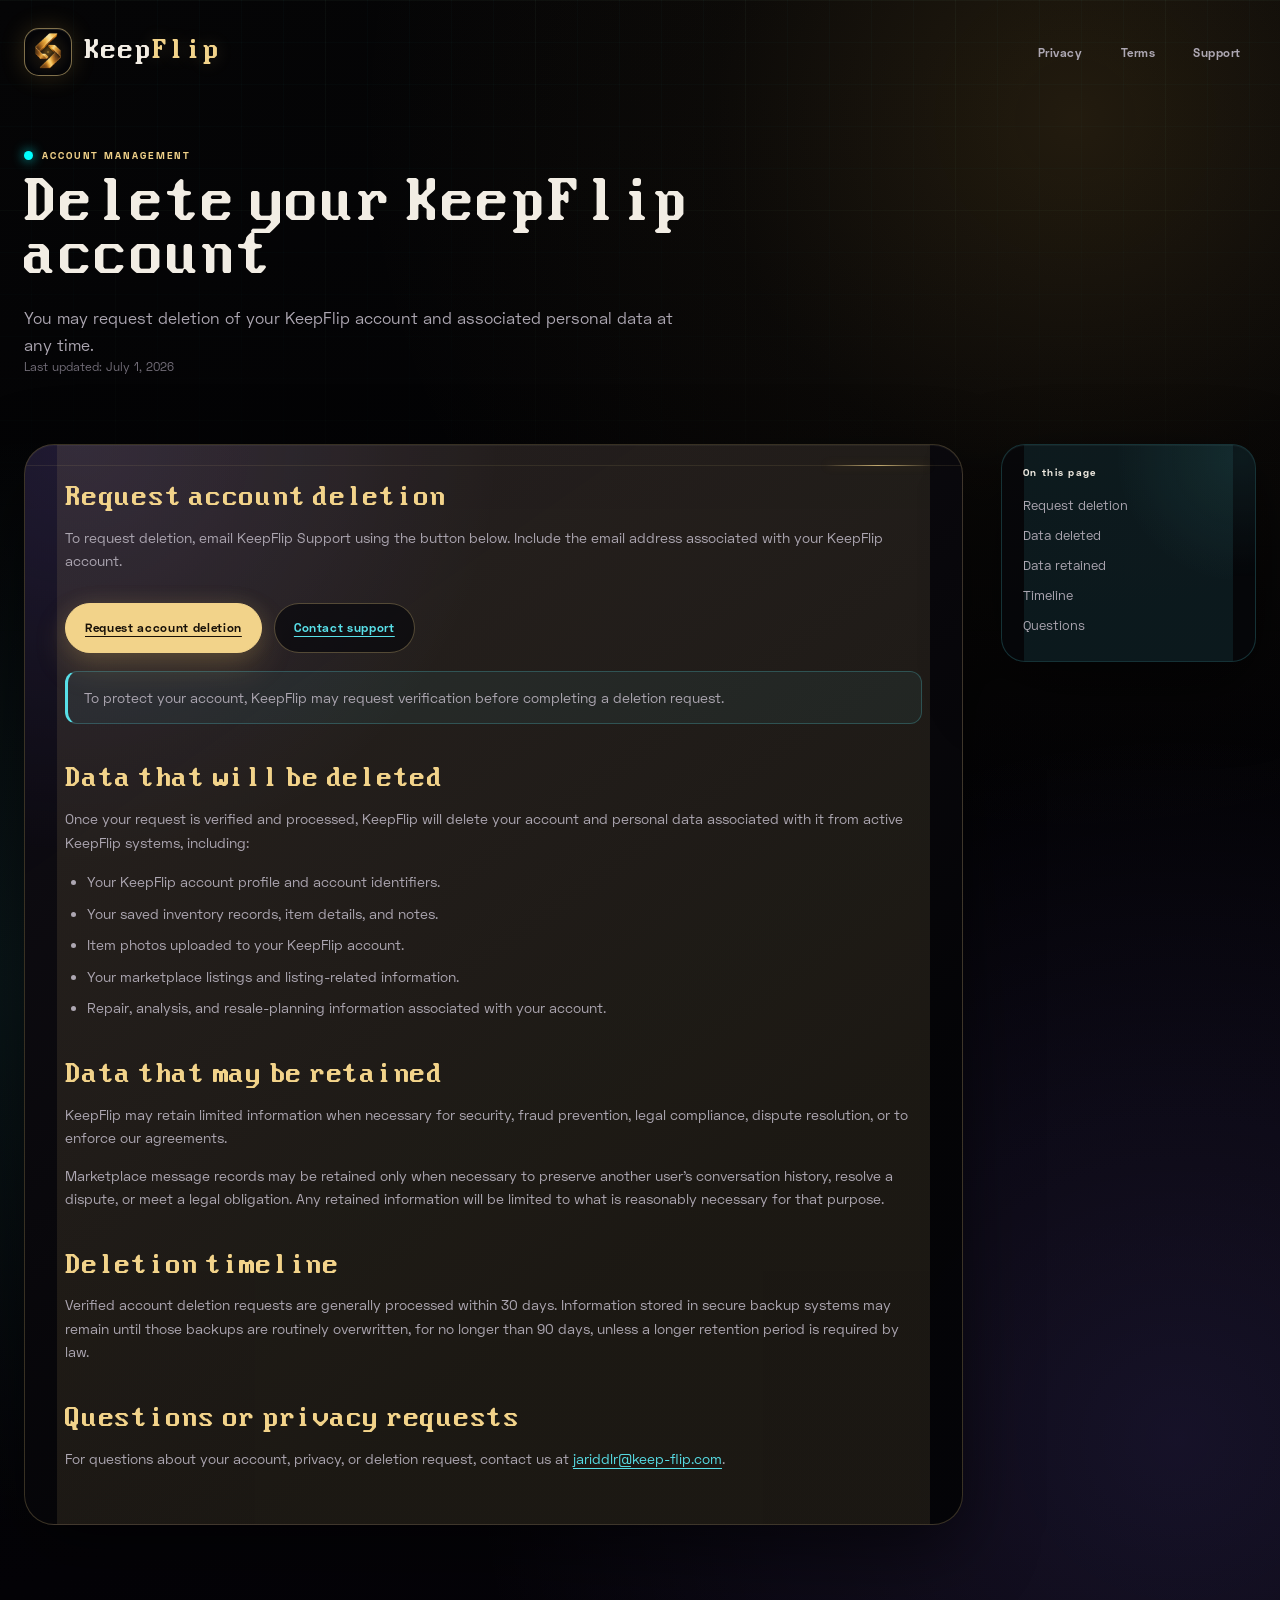
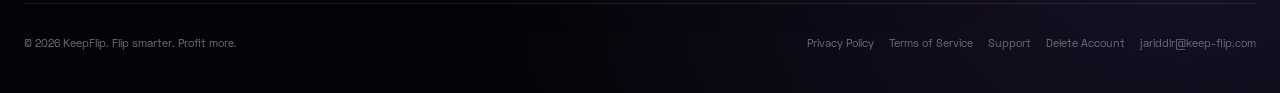
==== commit fe703051: "Update founder contact details" ====
--- a/delete-account/index.html
+++ b/delete-account/index.html
@@ -53,7 +53,7 @@
           <div class="hero-actions">
             <a
               class="button primary"
-              href="mailto:support@keep-flip.com?subject=KeepFlip%20Account%20Deletion%20Request&body=Email%20address%20associated%20with%20my%20KeepFlip%20account%3A%0A%0A"
+              href="mailto:jariddlr@keep-flip.com?subject=KeepFlip%20Account%20Deletion%20Request&body=Email%20address%20associated%20with%20my%20KeepFlip%20account%3A%0A%0A"
             >
               Request account deletion
             </a>
@@ -113,7 +113,7 @@
           <p>
             For questions about your account, privacy, or deletion request,
             contact us at
-            <a href="mailto:support@keep-flip.com">support@keep-flip.com</a>.
+            <a href="mailto:jariddlr@keep-flip.com">jariddlr@keep-flip.com</a>.
           </p>
         </article>
 
@@ -136,7 +136,7 @@
         <a href="../terms/">Terms of Service</a>
         <a href="../support/">Support</a>
         <a href="./">Delete Account</a>
-        <a href="mailto:support@keep-flip.com">support@keep-flip.com</a>
+        <a href="mailto:jariddlr@keep-flip.com">jariddlr@keep-flip.com</a>
       </div>
     </footer>
   </div>
--- a/styles.css
+++ b/styles.css
@@ -277,6 +277,7 @@
 .legal-body,
 .legal-toc,
 .support-card,
+.founder-card,
 details {
   position: relative;
   overflow: hidden;
@@ -295,6 +296,7 @@
 .legal-body::before,
 .legal-toc::before,
 .support-card::before,
+.founder-card::before,
 details::before {
   position: absolute;
   inset: 0;
@@ -313,6 +315,7 @@
 .legal-prompt::after,
 .legal-body::after,
 .support-card::after,
+.founder-card::after,
 details::after {
   position: absolute;
   top: 20px;
@@ -1255,6 +1258,118 @@
   line-height: 1.55;
 }
 
+.founder-section {
+  padding-top: 20px;
+}
+
+.founder-card {
+  display: grid;
+  grid-template-columns: minmax(220px, 0.56fr) minmax(0, 1fr);
+  align-items: stretch;
+  gap: 48px;
+  padding: 42px 50px;
+  border-color: rgba(88, 223, 232, 0.26);
+  background:
+    radial-gradient(circle at 12% 18%, rgba(88, 223, 232, 0.12), transparent 32%),
+    radial-gradient(circle at 92% 86%, rgba(141, 114, 255, 0.14), transparent 34%),
+    linear-gradient(145deg, rgba(13, 16, 23, 0.96), rgba(3, 3, 6, 0.92) 72%);
+}
+
+.founder-card::before {
+  background:
+    linear-gradient(90deg, transparent 0 32px, rgba(88, 223, 232, 0.14) 32px calc(100% - 32px), transparent calc(100% - 32px)),
+    linear-gradient(180deg, transparent 0 20px, rgba(88, 223, 232, 0.13) 20px 21px, transparent 21px),
+    radial-gradient(circle at 6% 0%, rgba(88, 223, 232, 0.18), transparent 30%);
+}
+
+.founder-card::after {
+  background: linear-gradient(90deg, transparent, rgba(88, 223, 232, 0.82), transparent);
+  box-shadow: 0 0 10px rgba(0, 255, 255, 0.24);
+}
+
+.founder-identity,
+.founder-copy {
+  position: relative;
+  z-index: 1;
+}
+
+.founder-identity {
+  display: flex;
+  min-height: 220px;
+  flex-direction: column;
+  justify-content: space-between;
+  padding: 24px;
+  border: 1px solid rgba(242, 237, 228, 0.13);
+  border-radius: var(--radius-lg);
+  background: rgba(4, 5, 9, 0.58);
+}
+
+.founder-avatar {
+  display: grid;
+  width: 72px;
+  height: 72px;
+  place-items: center;
+  border: 1px solid rgba(242, 211, 138, 0.72);
+  border-radius: 22px;
+  color: var(--gold-bright);
+  background:
+    radial-gradient(circle at 50% 45%, rgba(242, 211, 138, 0.28), transparent 58%),
+    rgba(215, 168, 74, 0.08);
+  box-shadow: 0 0 24px rgba(242, 211, 138, 0.16);
+  font-family: var(--font-display);
+  font-size: 34px;
+}
+
+.founder-kicker,
+.founder-role {
+  display: block;
+}
+
+.founder-kicker {
+  margin-bottom: 9px;
+  color: var(--cyan);
+  font-size: 9px;
+  font-weight: 900;
+  letter-spacing: 0.16em;
+  line-height: 1.2;
+}
+
+.founder-identity strong {
+  display: block;
+  color: var(--cream);
+  font-family: var(--font-display);
+  font-size: 25px;
+  font-weight: 400;
+  line-height: 1;
+}
+
+.founder-role {
+  margin-top: 8px;
+  color: var(--text-muted);
+  font-size: 12px;
+  line-height: 1.4;
+}
+
+.founder-copy {
+  align-self: center;
+}
+
+.founder-copy .section-title {
+  max-width: 650px;
+  margin-bottom: 20px;
+}
+
+.founder-copy p {
+  max-width: 640px;
+  color: var(--text-soft);
+  font-size: 15px;
+  line-height: 1.68;
+}
+
+.founder-copy p + p {
+  margin-top: 12px;
+}
+
 .legal-section {
   padding-top: 72px;
   padding-bottom: 88px;
@@ -1614,6 +1729,10 @@
     grid-template-columns: 1fr;
   }
 
+  .founder-card {
+    grid-template-columns: 1fr;
+  }
+
   .section-heading {
     align-items: start;
     gap: 18px;
@@ -1689,7 +1808,8 @@
   .decision-module,
   .legal-prompt,
   .legal-body,
-  .support-card {
+  .support-card,
+  .founder-card {
     border-radius: 22px;
   }
 
@@ -1812,6 +1932,15 @@
   .legal-prompt {
     gap: 28px;
     padding: 40px 23px;
+  }
+
+  .founder-card {
+    gap: 26px;
+    padding: 30px 22px 32px;
+  }
+
+  .founder-identity {
+    min-height: 190px;
   }
 
   .legal-actions {
